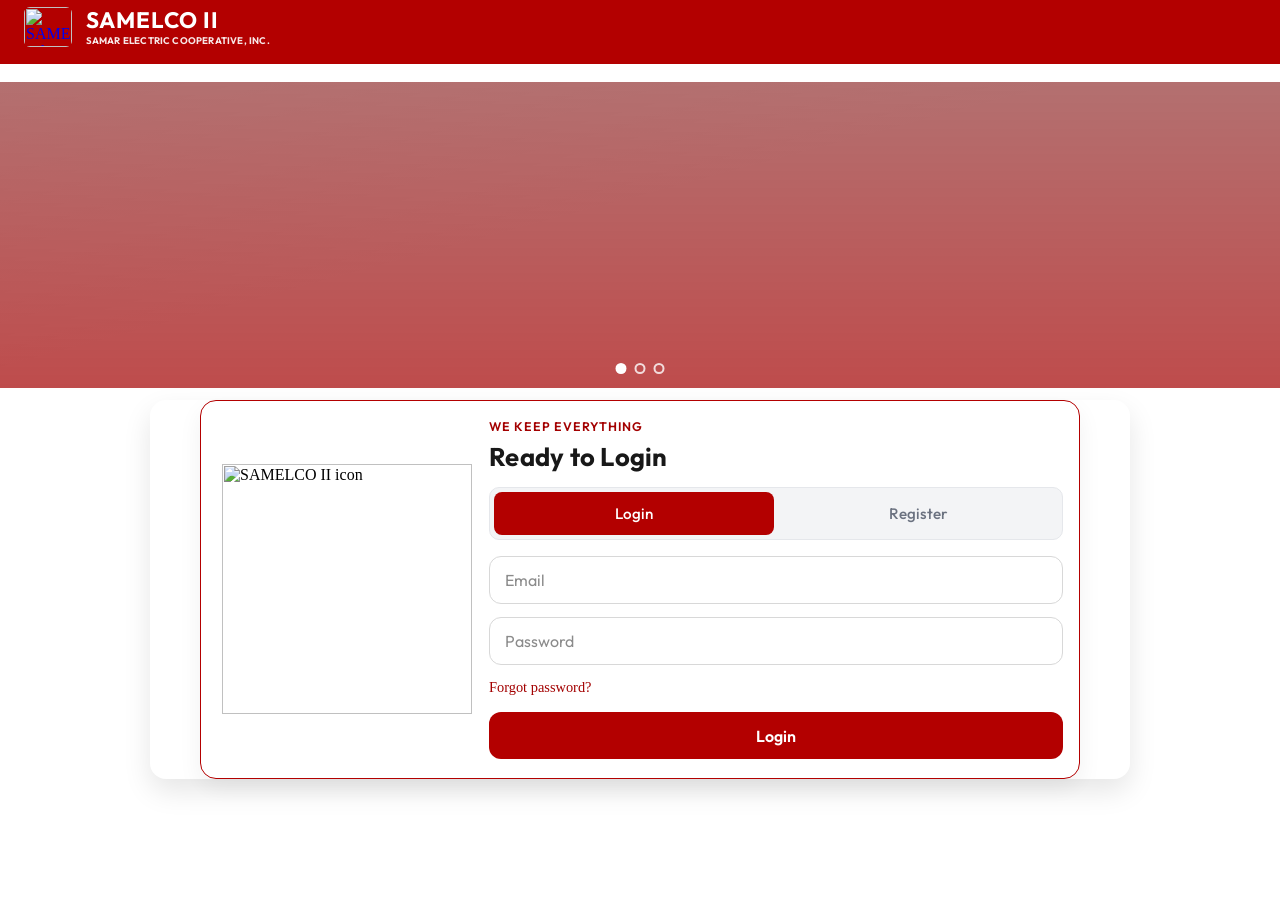
==== html/index.html @ 6d7db861 "Contact-page-red-buttons-and-white-bg" ====
﻿﻿﻿﻿﻿﻿﻿<!DOCTYPE html>
<html lang="en">
<head>
  <meta charset="UTF-8">
  <meta name="viewport" content="width=device-width, initial-scale=1.0">
  <title>Welcome Login</title>
  <link rel="preconnect" href="https://fonts.googleapis.com">
  <link rel="preconnect" href="https://fonts.gstatic.com" crossorigin>
  <link href="https://fonts.googleapis.com/css2?family=Lora:ital,wght@0,500;0,600;1,500&family=Outfit:wght@300;400;500;600;700&family=Playfair+Display:ital,wght@0,600;1,500&display=swap" rel="stylesheet">
  <link rel="stylesheet" href="../css/styles.css">
  <link rel="stylesheet" href="../assets/vendor/leaflet/leaflet.css" />
  <script src="../assets/vendor/leaflet/leaflet.js"></script>
</head>
<body class="page-login">
  <div class="bg-image" aria-hidden="true"></div>
  <div class="noise"></div>
  <div class="orb orb-1"></div>
  <nav class="nav">
    <div class="nav-inner">
      <a href="#carousel" class="nav-logo">
        <span class="nav-logo-icon" aria-hidden="true">
          <img src="../assets/images/logo.png" alt="SAMELCO II logo" class="nav-logo-img">
        </span>
        <span class="nav-logo-text">
          <span class="nav-logo-title">SAMELCO II</span>
          <span class="nav-logo-sub">SAMAR ELECTRIC COOPERATIVE, INC.</span>
        </span>
      </a>
      <div class="nav-right">
      </div>
    </div>
  </nav>

  <div class="main-container">
    <section class="showcase-panel" id="carousel" aria-label="Image carousel">
      <div class="carousel-section">
        <div class="carousel">
          <div class="carousel-track">
            <div class="carousel-slide carousel-slide-1"></div>
            <div class="carousel-slide carousel-slide-2"></div>
            <div class="carousel-slide carousel-slide-3"></div>
          </div>
        </div>
      </div>
      <div class="carousel-dots" aria-hidden="true">
        <button type="button" class="carousel-dot active" data-slide="0" aria-label="Slide 1"></button>
        <button type="button" class="carousel-dot" data-slide="1" aria-label="Slide 2"></button>
        <button type="button" class="carousel-dot" data-slide="2" aria-label="Slide 3"></button>
      </div>
    </section>

    <main class="container login-panel" id="auth-section">
      <div class="login-shell">
        <section class="login-copy">
          <p class="login-kicker">We keep everything</p>
          <h1>Ready to Login</h1>
          <div class="auth-tabs" aria-label="Account access">
            <button type="button" class="tab active" data-tab="login">Login</button>
            <button type="button" class="tab" data-tab="signup">Register</button>
          </div>
          <form id="login-form" class="form active">
            <div class="input-wrap">
              <input type="text" id="login-email" placeholder="Email" required autocomplete="username">
              <label for="login-email" class="sr-only">Email</label>
            </div>
            <div class="input-wrap">
              <input type="password" id="login-password" placeholder="Password" required autocomplete="current-password">
              <label for="login-password" class="sr-only">Password</label>
            </div>
            <a href="#" class="forgot">Forgot password?</a>
            <button type="submit" class="btn btn-primary">Login</button>
          </form>
          <form id="signup-form" class="form" aria-hidden="true">
            <div class="input-wrap">
              <input id="signup-name" type="text" placeholder="Full name" required autocomplete="name">
              <label for="signup-name" class="sr-only">Full Name</label>
            </div>
            <div class="input-wrap">
              <input id="signup-email" type="email" placeholder="Email" required autocomplete="email">
              <label for="signup-email" class="sr-only">Email</label>
            </div>
            <div class="input-wrap">
              <input id="signup-contact" type="text" placeholder="Contact number" required autocomplete="tel">
              <label for="signup-contact" class="sr-only">Contact Number</label>
            </div>
            <div class="input-wrap">
              <input id="signup-account-number" type="text" placeholder="Account number" required>
              <label for="signup-account-number" class="sr-only">Account Number</label>
            </div>
            <div class="input-wrap">
              <select id="signup-municipality" required>
                <option value="" selected disabled hidden></option>
              </select>
              <label for="signup-municipality">Municipality</label>
            </div>
            <div class="input-wrap">
              <select id="signup-barangay" required disabled>
                <option value="" selected disabled hidden></option>
              </select>
              <label for="signup-barangay">Barangay</label>
            </div>
            <div class="input-wrap">
              <input id="signup-password" type="password" placeholder="Password" required autocomplete="new-password">
              <label for="signup-password" class="sr-only">Password</label>
            </div>
            <div class="input-wrap">
              <input id="signup-confirm-password" type="password" placeholder="Confirm password" required autocomplete="new-password">
              <label for="signup-confirm-password" class="sr-only">Confirm Password</label>
            </div>
            <button type="submit" class="btn btn-primary">Create Customer Account</button>
          </form>
        </section>
        <aside class="login-icon-wrap">
          <img src="../assets/images/icon.png" alt="SAMELCO II icon" class="showcase-figure">
        </aside>
      </div>
    </main>
  </div>

  <script src="../js/supabase-config.js"></script>
  <script src="../js/municipalities-data.js"></script>
  <script src="../js/script.js"></script>
</body>
</html>
---- css/styles.css ----
/* ---- Variables ---- */
:root {
 
  --surface: rgba(255, 255, 255, 0.04);
  --surface-hover: rgba(255, 255, 255, 0.07);
  --border: rgba(255, 255, 255, 0.08);
  --text: #f5f0eb;
  --text-muted: #9b8f85;
  --accent: #ffd000;
  --accent-soft: rgba(224, 124, 74, 0.25);
  --accent-glow: rgba(224, 124, 74, 0.4);
  --success: #6ee7b7;
  --radius: 16px;
  --radius-sm: 10px;
  --font: 'Outfit', system-ui, sans-serif;
  --font-display: 'Playfair Display', Georgia, serif;
}

/* ---- Reset & Base ---- */
*, *::before, *::after {
  box-sizing: border-box;
  margin: 0;
  padding: 0;
}

html {
  font-size: 16px;
  scroll-behavior: smooth;
}

/* Single background image */
.bg-image {
  position: fixed;
  inset: 0;
  z-index: -2;
  background-image: url("../assets/images/bg1.jpg");
  background-size: cover;
  background-position: center;
  background-repeat: no-repeat;
}

.bg-overlay {
  position: fixed;
  inset: 0;
  z-index: -1;
  background: #1a1512;
  pointer-events: none;
}

/* ---- Background effects ---- */
.noise {
  position: fixed;
  inset: 0;
  background-image: url("../assets/images/bg.jpg");
  pointer-events: none;
  z-index: 1;
}

/* Background coasters */
.bg-coaster {
  position: fixed;
  border-radius: 50%;
  pointer-events: none;
  z-index: 0;
  background: linear-gradient(145deg, rgba(255, 255, 255, 0.06) 0%, rgba(255, 255, 255, 0.02) 100%);
  border: 3px solid rgba(255, 255, 255, 0.12);
  box-shadow: inset 0 2px 12px rgba(255, 255, 255, 0.06),
    0 20px 40px rgba(0, 0, 0, 0.2);
  animation: bg-coaster-float 15s ease-in-out infinite;
}

.bg-coaster-1 {
  width: 280px;
  height: 280px;
  top: 15%;
  right: 18%;
  animation-delay: 0s;
}

.bg-coaster-2 {
  width: 200px;
  height: 200px;
  bottom: 25%;
  left: 12%;
  animation-delay: -5s;
}

.bg-coaster-3 {
  width: 160px;
  height: 160px;
  top: 55%;
  right: 35%;
  animation-delay: -10s;
}

@keyframes bg-coaster-float {
  0%, 100% { transform: translate(0, 0) rotate(0deg); }
  33% { transform: translate(15px, -15px) rotate(2deg); }
  66% { transform: translate(-10px, 10px) rotate(-1deg); }
}

.orb {
  position: fixed;
  border-radius: 50%;
  filter: blur(80px);
  opacity: 0.5;
  pointer-events: none;
  z-index: 0;
  animation: float 12s ease-in-out infinite;
}

.orb-1 {
  width: 400px;
  height: 400px;
  background: radial-gradient(circle, var(--accent-soft) 0%, transparent 70%);
  top: -100px;
  left: -100px;
  animation-delay: 0s;
}

.orb-2 {
  width: 300px;
  height: 300px;
  background: radial-gradient(circle, rgba(110, 231, 183, 0.15) 0%, transparent 70%);
  bottom: 10%;
  right: 10%;
  animation-delay: -4s;
}

.orb-3 {
  width: 250px;
  height: 250px;
  background: radial-gradient(circle, rgba(167, 139, 250, 0.12) 0%, transparent 70%);
  top: 50%;
  left: 40%;
  animation-delay: -8s;
}

@keyframes float {
  0%, 100% { transform: translate(0, 0) scale(1); }
  33% { transform: translate(30px, -30px) scale(1.05); }
  66% { transform: translate(-20px, 20px) scale(0.95); }
}

/* ---- Carousel ---- */
.carousel-section {
  position: relative;
  z-index: 2;
  width: 100%;
  max-width: none;
  height: calc(100svh - 6.75rem);
  min-height: 460px;
  overflow: hidden;
  border-radius: var(--radius);
}

.carousel {
  position: absolute;
  inset: 0;
}

.carousel-track {
  display: flex;
  width: 300%;
  height: 100%;
  transition: transform 0.5s ease-in-out;
}

.carousel-slide {
  flex: 0 0 33.333%;
  width: 33.333%;
  height: 100%;
  background-size: cover;
  background-position: center;
  background-repeat: no-repeat;
}

.carousel-slide-1 { background-image: url("../assets/images/bg1.jpg"); }
.carousel-slide-2 { background-image: url("../assets/images/bg2.jpg"); }
.carousel-slide-3 { background-image: url("../assets/images/bg3.jpg"); }

@keyframes carousel-slide {
  0%, 28% { transform: translateX(0); }
  33%, 61% { transform: translateX(-33.333%); }
  66%, 94% { transform: translateX(-66.666%); }
  100% { transform: translateX(0); }
}

.carousel-overlay {
  position: absolute;
  inset: 0;
  background: linear-gradient(to bottom, rgba(0,0,0,0.3) 0%, rgba(0,0,0,0.5) 100%);
  pointer-events: none;
}

.carousel-caption {
  position: absolute;
  bottom: 20%;
  left: 50%;
  transform: translateX(-50%);
  text-align: center;
  color: #fff;
  z-index: 1;
  pointer-events: auto;
}

.carousel-tag {
  display: inline-block;
  font-family: 'Playfair Display', Georgia, serif;
  font-size: 2.125rem;
  font-weight: 600;
  letter-spacing: 0.25em;
  text-transform: uppercase;
  color: var(--accent);
  margin: 0 0 0.5rem 0;
}

.carousel-cta {
  display: inline-block;
  padding: 0.75rem 1.75rem;
  font-family: var(--font);
  font-size: 1rem;
  font-weight: 600;
  color: #1a1512;
  background: var(--accent);
  border-radius: var(--radius-sm);
  text-decoration: none;
  transition: transform 0.2s, box-shadow 0.2s;
  box-shadow: 0 4px 20px rgba(255, 208, 0, 0.4);
}

.carousel-cta:hover {
  transform: translateY(-2px);
  box-shadow: 0 6px 24px rgba(255, 208, 0, 0.5);
}

.carousel-dots {
  position: absolute;
  bottom: 1.5rem;
  left: 50%;
  transform: translateX(-50%);
  display: flex;
  gap: 0.5rem;
  z-index: 1;
}

.carousel-dot {
  width: 10px;
  height: 10px;
  border-radius: 50%;
  border: 2px solid rgba(255,255,255,0.6);
  background: transparent;
  cursor: pointer;
  padding: 0;
  transition: background 0.2s, border-color 0.2s;
}

.carousel-dot:hover,
.carousel-dot.active {
  background: #fff;
  border-color: #fff;
}

@media (max-width: 900px) {
  .carousel-section {
    height: 70vh;
    min-height: 360px;
  }
}

.dashboard-hero {
  display: none;
}

.dashboard-container {
  max-width: 1000px;
  margin: 0 auto;
}

.dashboard-title {
  font-family: var(--font-display);
  font-size: clamp(1.5rem, 5vw, 2.5rem);
  font-weight: 400;
  color:black var(--text);
  margin-bottom: 0.75rem;
}

.dashboard-subtitle {
  font-size: 1.15rem;
  color: black var(--text-muted);
}

.nav-user-welcome {
  display: inline-flex;
  align-items: center;
  justify-content: center;
  height: 40px;
  padding: 0 10px;
  font-family: var(--font);
  font-size: 0.9rem;
  color: #374151;
  font-weight: 600;
  background: rgba(255,255,255,0.5);
  border: 1px solid rgba(0,0,0,0.05);
  border-radius: 10px;
}

.nav-user-welcome #user-name {
  font-weight: 700;
  color: #6b0f0f;
}

@media (max-width: 900px) {
  .nav-user-welcome {
    display: none;
  }
  .nav-inner {
    padding: 0.5rem 1rem;
  }
  .notif-dropdown {
    width: 92vw;
    right: 50%;
    transform: translateX(50%);
  }
}

/* ---- Map Section ---- */
.map-section {
  position: relative;
  z-index: 2;
  width: 100%;
  padding: 60px 0 0 0;
  background: #ffffff;
  backdrop-filter: none;
  min-height: 100vh;
}

.map-container {
  max-width: 100%;
  margin: 0;
  padding: 0;
}

.map-header {
  text-align: center;
  margin-bottom: 1rem;
  padding: 0 1rem;
}

.map-title {
  font-family: var(--font-display);
  font-size: clamp(2rem, 4vw, 2.80rem);
  font-weight: 100;
  color: #8f0000;
  margin-bottom: 0.5rem;
}

.map-subtitle {
  font-size: 1.05rem;
  color: #110f0f;
}

.page-dashboard .bg-image,
.page-dashboard .noise {
  display: none;
}

.map-wrapper {
  position: relative;
  border-radius: 0;
  overflow: hidden;
  box-shadow: none;
  flex: 1;
  min-width: 0;
  border: 2px solid rgba(139, 42, 42, 0.3);
  background: #fff;
}

.map-content-wrapper {
  display: flex;
  gap: 0;
  align-items: stretch;
  height: calc(100vh - 140px);
}

/* on about page remove sidebar spacing */
body.page-about .map-content-wrapper {
  justify-content: center;
}

/* remove nav bottom border/shadow on about page */
body.page-about .nav {
  border-bottom: none;
  box-shadow: none;
  background: #fff; /* keep solid white if desired */
}

.municipalities-panel {
  width: 32%;
  min-width: 260px;
  max-width: 380px;
  background: #fff;
  display: flex;
  flex-direction: column;
  height: 100%;
  border-left: 1px solid #ccc;
  padding: 1.25rem 1.5rem;
}

.municipalities-panel-title {
  font-family: var(--font);
  font-size: 1rem;
  font-weight: 700;
  color: #1a1a1a;
  text-transform: uppercase;
  letter-spacing: 0.02em;
  margin: 0 0 1rem 0;
  padding: 0;
}

.municipalities-panel-subtitle {
  font-size: 0.8rem;
  color: #555;
  margin: 0 0 0.75rem 0;
}

.municipalities-list {
  flex: 1;
  min-height: 0;
  overflow-y: auto;
  display: flex;
  flex-direction: column;
  gap: 0.25rem;
}

.sidebar-list {
  flex: 1;
  overflow-y: auto;
  display: flex;
  flex-direction: column;
  gap: 0.25rem;
}

.sidebar-municipality-item {
  padding: 0.5rem 0;
  background: transparent;
  border: none;
  border-radius: 0;
  cursor: pointer;
  transition: background 0.15s ease;
}

.sidebar-municipality-item:hover {
  background: rgba(0, 0, 0, 0.06);
}

.sidebar-municipality-item h4 {
  font-family: var(--font);
  font-size: 0.95rem;
  font-weight: 400;
  color: #1a1a1a;
  margin: 0;
}

.sidebar-municipality-item p {
  font-size: 0.8rem;
  color: #555;
  margin: 0.25rem 0 0 0;
}

.sidebar-barangays {
  margin-top: 0.35rem;
  margin-bottom: 0.5rem;
  padding-left: 0.75rem;
  border-left: 2px solid rgba(0, 0, 0, 0.15);
  display: flex;
  flex-direction: column;
  gap: 0.2rem;
}

.barangay-item-sidebar {
  padding: 0.35rem 0;
  background: transparent;
  border: none;
  border-radius: 0;
  font-size: 0.85rem;
  color: #333;
  display: flex;
  align-items: center;
  gap: 0.5rem;
}

.barangay-item-sidebar:hover {
  background: transparent;
  transform: none;
}

.barangay-item-sidebar.barangay-new {
  color: #dc2626;
  font-weight: 700;
  position: relative;
}

.barangay-item-sidebar.barangay-new::after {
  content: '';
  display: none;
}

.barangay-item-sidebar.barangay-pending {
  color: #9a3412;
  font-weight: 600;
}

.barangay-item-sidebar .restore-one-btn {
  margin-left: auto;
  font-size: 0.75rem;
  color: #065f46;
  text-decoration: none;
}

.issue-badge {
  display: inline-block;
  margin-left: 0.5rem;
  padding: 0.1rem 0.45rem;
  font-size: 0.7rem;
  font-weight: 700;
  border: 1px solid transparent;
  border-radius: 10px;
  vertical-align: middle;
}

.issue-badge.new {
  color: #dc2626;
  background: #fee2e2;
  border-color: #fecaca;
}

.issue-badge.pending {
  color: #f97316;
  background: #ffedd5;
  border-color: #fed7aa;
}

.issue-badge.restored {
  color: #065f46;
  background: #d1fae5;
  border-color: #a7f3d0;
}

.sidebar-municipality-item.has-issue h4 {
  font-weight: 600;
  color: #7f1d1d;
}

.municipalities-controls {
  display: flex;
  align-items: center;
  justify-content: space-between;
  gap: 0.5rem;
  margin: 0.25rem 0 0.5rem;
}

.issues-toggle {
  display: inline-flex;
  align-items: center;
  gap: 0.4rem;
  font-size: 0.8rem;
  color: #222;
}

.issues-summary {
  font-size: 0.8rem;
  color: #7f1d1d;
  font-weight: 600;
}

/* Map pins for status */
.marker-pin-new {
  background: linear-gradient(135deg, #dc2626 0%, #ef4444 100%);
}
.marker-pin-pending {
  background: linear-gradient(135deg, #f97316 0%, #fb923c 100%);
}
.marker-pin-restored {
  background: linear-gradient(135deg, #059669 0%, #34d399 100%);
}

@media (max-width: 1024px) {
  .map-content-wrapper {
    flex-direction: column;
  }

  .municipalities-panel {
    width: 100%;
    min-width: 0;
    max-width: none;
    max-height: 280px;
  }

  .municipalities-list {
    max-height: 200px;
  }
}

.map-canvas {
  width: 100%;
  height: 100%;
  background: #ffffff;
}

.map-overlay-ui {
  position: absolute;
  top: 1rem;
  right: 1rem;
  z-index: 1000;
}

/* ---- Branches page ---- */
.branches-section {
  position: relative;
  z-index: 2;
  width: 100%;
  padding: 60px 0;
  background: linear-gradient(135deg, rgba(255, 255, 255, 0.904) 0%, rgba(255, 250, 250, 0.829) 100%);
  backdrop-filter: blur(20px);
  min-height: 100vh;
}

.branches-container {
  max-width: 600px;
  margin: 0 auto;
  padding: 0 1rem;
  text-align: center;
}

.branch-list {
  display: flex;
  flex-wrap: wrap;
  gap: 1rem;
  justify-content: center;
  margin-top: 2rem;
}

.branch-option {
  padding: 0.75rem 1.25rem;
  background: var(--accent);
  color: #1a1512;
  border: none;
  border-radius: var(--radius-sm);
  cursor: pointer;
  font-weight: 600;
  transition: transform 0.2s;
}

.branch-option:hover {
  transform: scale(1.05);
}

/* ---- About page ---- */
.about-section {
  position: relative;
  z-index: 2;
  width: 100%;
  padding: 60px 0;
  background: linear-gradient(135deg, rgba(255, 255, 255, 0.94) 0%, rgba(255, 250, 250, 0.85) 100%);
  backdrop-filter: blur(20px);
}
.about-container {
  max-width: 800px;
  margin: 0 auto;
  padding: 0 1rem;
  text-align: center;
}

.about-banner {
  display: flex;
  justify-content: space-between;
  align-items: center;
  gap: 1rem;
  background: linear-gradient(180deg, #8f0000 0%, #6f0000 100%);
  color: #fff;
  border-radius: var(--radius);
  padding: 0.85rem 1rem;
  box-shadow: 0 10px 24px rgba(0,0,0,0.12);
  margin-top: 1rem;
  margin-bottom: 1rem;
}
.about-banner-title {
  font-family: var(--font-display);
  font-weight: 700;
}
.about-banner-sub {
  font-size: 0.95rem;
  opacity: 0.95;
}
.about-banner-actions {
  display: flex;
  gap: 0.5rem;
}
.page-about #logout-btn.nav-btn-cta {
  background: linear-gradient(180deg, #b30000 0%, #8f0000 100%);
  border-color: #b30000;
  color: #ffffff;
  box-shadow: 0 2px 12px rgba(0,0,0,0.25);
}
.page-about #logout-btn.nav-btn-cta:hover {
  background: linear-gradient(180deg, #c00000 0%, #9a0000 100%);
  box-shadow: 0 4px 16px rgba(179,0,0,0.35);
}
.page-records #logout-btn.nav-btn-cta {
  background: linear-gradient(180deg, #b30000 0%, #8f0000 100%);
  border-color: #b30000;
  color: #ffffff;
  box-shadow: 0 2px 12px rgba(0,0,0,0.25);
}
.page-records #logout-btn.nav-btn-cta:hover {
  background: linear-gradient(180deg, #c00000 0%, #9a0000 100%);
  box-shadow: 0 4px 16px rgba(179,0,0,0.35);
}
.page-analytics #logout-btn.nav-btn-cta {
  background: linear-gradient(180deg, #b30000 0%, #8f0000 100%);
  border-color: #b30000;
  color: #ffffff;
  box-shadow: 0 2px 12px rgba(0,0,0,0.25);
}
.page-analytics #logout-btn.nav-btn-cta:hover {
  background: linear-gradient(180deg, #c00000 0%, #9a0000 100%);
  box-shadow: 0 4px 16px rgba(179,0,0,0.35);
}
.about-grid {
  display: grid;
  grid-template-columns: 1fr 1fr;
  gap: 1rem;
  text-align: left;
  margin-top: 0.5rem;
}
.about-card {
  background: #fff;
  border: 1px solid rgba(17, 24, 39, 0.12);
  border-radius: var(--radius);
  padding: 1rem;
  box-shadow: 0 12px 24px rgba(0,0,0,0.08);
}
.about-card h3 {
  font-family: var(--font-display);
  margin: 0 0 0.5rem 0;
}
.about-stats-row {
  display: flex;
  flex-wrap: wrap;
  gap: 0.75rem;
  align-items: center;
  margin: 1rem 0 1.25rem;
}
.about-stat-pill {
  display: inline-flex;
  align-items: center;
  gap: 0.5rem;
  background: #fff;
  border: 1px solid rgba(17, 24, 39, 0.12);
  border-radius: var(--radius-sm);
  padding: 0.6rem 0.8rem;
  box-shadow: 0 10px 24px rgba(0,0,0,0.08);
  font-weight: 600;
}
.about-stat-pill strong {
  display: inline-block;
  min-width: 40px;
  text-align: center;
  color: #8f0000;
}

@media (max-width: 900px) {
  .about-grid {
    grid-template-columns: 1fr;
  }
}
/* ---- Contact page layout ---- */
.contact-section {
  position: relative;
  z-index: 2;
  width: 100%;
  padding: 60px 0;
  background: #ffffff;
  backdrop-filter: none;
}
.contact-container {
  max-width: 1200px;
  margin: 0 auto;
  padding: 0 1rem;
  text-align: center;
}

.contact-header {
  display: flex;
  justify-content: space-between;
  align-items: center;
  gap: 1rem;
  margin-bottom: 1rem;
}
.contact-head-actions {
  display: flex;
  gap: 0.5rem;
}
.contact-grid {
  display: grid;
  grid-template-columns: 1.2fr 2fr 1.4fr;
  gap: 1rem;
  align-items: start;
  text-align: left;
}
.assist-card {
  background: linear-gradient(180deg, #8f0000 0%, #6f0000 100%);
  color: #fff;
  border-radius: var(--radius);
  padding: 1rem;
  box-shadow: 0 10px 24px rgba(0, 0, 0, 0.12);
}
.assist-title {
  font-family: var(--font-display);
  font-size: 1.1rem;
  font-weight: 700;
  margin-bottom: 0.75rem;
}
.assist-list {
  list-style: none;
  margin: 0;
  padding: 0;
  display: grid;
  gap: 0.65rem;
}
.assist-item {
  background: rgba(255,255,255,0.12);
  border: 1px solid rgba(255,255,255,0.25);
  border-radius: var(--radius-sm);
  padding: 0.75rem;
}
.assist-label {
  font-size: 0.85rem;
  opacity: 0.9;
}
.assist-value {
  font-weight: 600;
  margin: 0.25rem 0 0.5rem;
}
.assist-actions {
  display: flex;
  gap: 0.4rem;
}
/* Contact-only overrides: white card with dark text */
body.page-contact .assist-card {
  background: #ffffff;
  color: #111111;
  border: 1px solid rgba(17, 24, 39, 0.12);
  box-shadow: 0 10px 24px rgba(0, 0, 0, 0.06);
}
body.page-contact .assist-title {
  color: #111111;
}
body.page-contact .assist-item {
  background: #ffffff;
  border: 1px solid rgba(17, 24, 39, 0.12);
}
body.page-contact .assist-label {
  color: #333333;
  opacity: 1;
}
body.page-contact .assist-value {
  color: #111111;
}
body.page-contact .nav-btn-cta {
  color: #ffffff;
  background: linear-gradient(180deg, #b30000 0%, #8f0000 100%);
  border: none;
  box-shadow: 0 2px 12px rgba(0, 0, 0, 0.2);
}
body.page-contact .nav-btn-cta:hover {
  background: linear-gradient(180deg, #c00000 0%, #990000 100%);
}
body.page-contact .btn-primary {
  color: #ffffff;
  background: linear-gradient(135deg, #b30000 0%, #8f0000 100%);
  box-shadow: 0 6px 24px rgba(143, 0, 0, 0.25);
}
body.page-contact .btn-primary:hover {
  transform: translateY(-1px);
  box-shadow: 0 8px 28px rgba(143, 0, 0, 0.32);
}
.map-card {
  background: #fff;
  border: 1px solid rgba(17, 24, 39, 0.12);
  border-radius: var(--radius);
  padding: 0.75rem;
}
.map-card-head {
  display: flex;
  justify-content: space-between;
  align-items: baseline;
  margin-bottom: 0.5rem;
}
.map-card-title {
  font-weight: 700;
  color: #111827;
}
.map-card-sub {
  color: #6b7280;
}
.map-embed iframe {
  border-radius: var(--radius-sm);
  height: 520px;
}
.map-open {
  display: inline-block;
  margin-top: 0.5rem;
  font-weight: 600;
  color: #1a1512;
}
.message-card {
  border: 1px solid rgba(17, 24, 39, 0.12);
}
.message-title {
  font-family: var(--font-display);
  font-size: 1.1rem;
  font-weight: 700;
  margin-bottom: 0.5rem;
}
.contact-actions {
  display: flex;
  gap: 0.5rem;
}

@media (max-width: 1024px) {
  .contact-grid {
    grid-template-columns: 1fr;
  }
}

.system-flow {
  margin-top: 1.5rem;
  padding: 1.25rem;
  background: rgba(255, 255, 255, 0.88);
  border: 1px solid rgba(139, 42, 42, 0.2);
  border-radius: var(--radius);
  text-align: left;
  box-shadow: 0 10px 24px rgba(0, 0, 0, 0.08);
}

.system-flow h2 {
  margin: 0 0 0.75rem 0;
  font-family: var(--font-display);
  font-size: 1.45rem;
  color: #7f0000;
}

.system-flow p {
  margin: 0 0 0.85rem 0;
  color: #1a1512;
  line-height: 1.55;
}

.flow-list {
  margin: 0;
  padding-left: 1.2rem;
  color: #1a1512;
}

.flow-list li {
  margin-bottom: 0.6rem;
  line-height: 1.45;
}

/* stats cards used on about page */
.about-stats {
  display: flex;
  gap: 1rem;
  justify-content: center;
  margin-top: 2rem;
  flex-wrap: nowrap;
}
.stat-card {
  background: var(--surface);
  padding: 0.75rem 1rem;
  border-radius: var(--radius-sm);
  min-width: 90px;
  max-width: 130px;
  flex: 1;
  box-shadow: 0 2px 8px rgba(0,0,0,0.08);
}
.stat-card h3 {
  margin: 0;
  font-size: 0.85rem;
  color: #1a1512;
}
.stat-card p {
  margin: 0.35rem 0 0 0;
  font-size: 1.25rem;
  font-weight: 700;
  color: #6b0f0f;
}

.map-legend {
  background: rgba(26, 21, 18, 0.95);
  padding: 0.75rem 1rem;
  border-radius: 12px;
  box-shadow: 0 4px 16px rgba(0, 0, 0, 0.2);
  backdrop-filter: blur(10px);
}

.legend-item {
  display: flex;
  align-items: center;
  gap: 0.5rem;
  font-size: 0.875rem;
  color: #f5f0eb;
  font-weight: 500;
}

.legend-marker {
  width: 12px;
  height: 12px;
  background: #059669;
  border-radius: 50%;
  border: 2px solid #f5f0eb;
}

.custom-marker {
  background: transparent;
  border: none;
}

.marker-pin {
  width: 30px;
  height: 30px;
  background: linear-gradient(135deg, #059669 0%, #34d399 100%);
  border-radius: 50% 50% 50% 0;
  transform: rotate(-45deg);
  border: 3px solid #1a1512;
  box-shadow: 0 4px 12px rgba(0, 0, 0, 0.3);
  position: relative;
}

.marker-pin::after {
  content: '';
  position: absolute;
  width: 12px;
  height: 12px;
  background: #1a1512;
  border-radius: 50%;
  top: 50%;
  left: 50%;
  transform: translate(-50%, -50%);
}

/* Hazard marker (red for problems) */
.marker-pin-hazard {
  background: linear-gradient(135deg, #dc2626 0%, #ef4444 100%);
}

.marker-pin.marker-pin-new {
  background: linear-gradient(135deg, #dc2626 0%, #ef4444 100%) !important;
}
.marker-pin.marker-pin-pending {
  background: linear-gradient(135deg, #f97316 0%, #fb923c 100%) !important;
}
.marker-pin.marker-pin-restored {
  background: linear-gradient(135deg, #059669 0%, #34d399 100%) !important;
}

.map-popup {
  text-align: center;
  padding: 0.25rem;
}

.map-popup strong {
  display: block;
  font-size: 1rem;
  color: #ffd000;
  margin-bottom: 0.25rem;
}

.map-popup span {
  font-size: 0.85rem;
  color: #333230;
}

.leaflet-popup-content-wrapper,
.leaflet-popup-content {
  pointer-events: auto;
}

.leaflet-popup-pane,
.leaflet-popup {
  pointer-events: auto;
}

.map-popup {
  pointer-events: auto;
}

.map-popup-actions {
  display: flex;
  flex-wrap: wrap;
  gap: 6px;
  margin-top: 10px;
  pointer-events: auto;
}

.map-popup-btn {
  display: inline-flex;
  align-items: center;
  justify-content: center;
  min-height: 32px;
  padding: 0 10px;
  border-radius: 8px;
  border: 1px solid #cbd5e1;
  background: #fff;
  color: #0f172a;
  font-size: 0.82rem;
  font-weight: 600;
  text-decoration: none;
  cursor: pointer;
  pointer-events: auto;
}

.map-popup-select {
  pointer-events: auto;
}

/* ---- Municipalities Grid ---- */
.municipalities-grid {
  position: relative;
  z-index: 2;
  padding: 4rem 2rem;
  background: linear-gradient(135deg, rgba(255, 255, 255, 0.92) 0%, rgb(255, 255, 255) 100%);
}

.municipalities-container {
  max-width: 1200px;
  margin: 0 auto;
}

.municipalities-title {
  font-family: var(--font-display);
  font-size: clamp(1.75rem, 3vw, 2.25rem);
  font-weight: 600;
  color: #0e0d0d;
  text-align: center;
  margin-bottom: 2.5rem;
}

.grid {
  display: grid;
  grid-template-columns: repeat(auto-fill, minmax(250px, 1fr));
  gap: 1.5rem;
}

.municipality-card {
  background: rgb(255, 253, 253);
  border: 1px solid rgb(180, 9, 9);
  border-radius: 16px;
  padding: 1.5rem;
  transition: all 0.3s ease;
  backdrop-filter: blur(10px);
  cursor: pointer;
}

.municipality-card:hover {
  background: rgba(138, 0, 0, 0.966);
  border-color: var(--accent);
  transform: translateY(-4px);
  box-shadow: 0 8px 24px rgb(255, 208, 0);
}

.municipality-card:hover h3 {
  color: #ffffff;
}

.municipality-card:hover p {
  color: #ffffff;
}

.municipality-card h3 {
  font-family: var(--font);
  font-size: 1.15rem;
  font-weight: 600;
  color: #000000;
  margin-bottom: 0.5rem;
}

.municipality-card p {
  font-size: 0.9rem;
  color: #000000;
}

.barangay-list {
  margin-top: 1rem;
  padding-top: 1rem;
  border-top: 1px solid rgba(0, 0, 0, 0.1);
}

.barangay-list ul {
  list-style: none;
  padding: 0;
  margin: 0;
  display: grid;
  grid-template-columns: 1fr;
  gap: 0.5rem;
  max-height: 300px;
  overflow-y: auto;
}

.barangay-list li {
  padding: 0.5rem;
  background: rgba(255, 208, 0, 0.1);
  border-radius: 8px;
  font-size: 0.85rem;
  color: #000000;
  transition: background 0.2s;
}

.barangay-list li:hover {
  background: rgba(255, 208, 0, 0.2);
}

.municipality-card:hover .barangay-list li {
  color: #ffffff;
  background: rgba(255, 255, 255, 0.1);
}

.municipality-card:hover .barangay-list li:hover {
  background: rgba(255, 255, 255, 0.2);
}

@media (max-width: 900px) {
  .municipalities-grid {
    padding: 3rem 1rem;
  }

  .grid {
    grid-template-columns: repeat(auto-fill, minmax(200px, 1fr));
    gap: 1rem;
  }
}

@media (max-width: 900px) {
  .map-section {
    padding: 3rem 1rem;
  }

  .map-canvas {
    height: 400px;
  }

  .dashboard-hero {
    padding: 6rem 1rem 2rem;
  }
}

.leaflet-popup-content-wrapper {
  background: rgba(26, 21, 18, 0.98);
  border-radius: 12px;
  box-shadow: 0 8px 24px rgba(0, 0, 0, 0.2);
  border: 1px solid rgba(255, 208, 0, 0.3);
}

.leaflet-popup-tip {
  background: rgba(26, 21, 18, 0.98);
}

/* ---- Navigation (SAMELCO II banner style) ---- */
.nav {
  position: fixed;
  top: 0;
  left: 0;
  right: 0;
  z-index: 10;
  background: linear-gradient(180deg, rgba(255, 255, 255, 0.55) 0%, rgba(255, 255, 255, 0.35) 100%);
  border-bottom: 1px solid rgba(255, 255, 255, 0.35);
  box-shadow: 0 8px 32px rgba(0, 0, 0, 0.15);
  backdrop-filter: saturate(160%) blur(12px);
  -webkit-backdrop-filter: saturate(160%) blur(12px);
}

.nav-inner {
  position: relative;
  display: flex;
  align-items: center;
  justify-content: space-between;
  padding: 0.6rem 2rem;
  max-width: 1400px;
  margin: 0 auto;
}

.nav-logo {
  display: inline-flex;
  align-items: center;
  gap: 0.85rem;
  text-decoration: none;
  transition: transform 0.25s, opacity 0.25s;
}

.nav-logo:hover {
  transform: scale(1.02);
  opacity: 0.95;
}

.nav-logo-icon {
  display: flex;
  align-items: center;
  justify-content: center;
  width: 48px;
  height: 40px;
  background: transparent;
  border-radius: 0;
  flex-shrink: 0;
}

.nav-logo-img {
  width: 100%;
  height: auto;
  display: block;
  border-radius: 6px;
}

.nav-logo-text {
  display: flex;
  flex-direction: column;
  align-items: flex-start;
  gap: 0.1rem;
}

.nav-logo-title {
  font-family: var(--font);
  font-size: 1.4rem;
  font-weight: 700;
  color: #1a1512;
  letter-spacing: 0.04em;
  line-height: 1.15;
}

.nav-logo-sub {
  font-family: var(--font);
  font-size: 0.6rem;
  font-weight: 700;
  color: #1a1512;
  letter-spacing: 0.02em;
  line-height: 1.2;
  text-transform: uppercase;
}

/* Nav right: Log in + three-dot menu */
.nav-right {
  display: flex;
  align-items: center;
  gap: 0.6rem;
  position: relative;
  flex-wrap: nowrap;
}

/* Dashboard: three-dots menu */
.nav-dots-wrap {
  position: relative;
}

.nav-dots-trigger {
  display: flex;
  align-items: center;
  justify-content: center;
  width: 40px;
  height: 40px;
  padding: 0;
  background: rgba(255, 255, 255, 0.45);
  border: 1px solid rgba(255, 255, 255, 0.4);
  border-radius: 10px;
  cursor: pointer;
  transition: all 0.2s ease;
  box-shadow: 0 4px 12px rgba(0, 0, 0, 0.1);
}

.nav-dots-trigger:hover {
  background: rgba(255, 255, 255, 0.65);
  transform: scale(1.03);
}

.nav-dots-icon {
  font-size: 1.4rem;
  font-weight: bold;
  color: #6b0f0f;
  line-height: 1;
}

.nav-dots-dropdown {
  display: none;
  position: absolute;
  top: calc(100% + 0.5rem);
  right: 0;
  min-width: 160px;
  background: #fff;
  border-radius: 10px;
  box-shadow: 0 8px 24px rgba(0, 0, 0, 0.15);
  border: 1px solid rgba(139, 42, 42, 0.15);
  padding: 0.5rem;
  z-index: 1000;
  flex-direction: column;
  gap: 0.25rem;
}

.nav-dots-dropdown.is-open {
  display: flex;
}

/* Notifications bell */
.notif-wrap { position: relative; }
.notif-btn {
  display: flex;
  align-items: center;
  justify-content: center;
  width: 40px;
  height: 40px;
  padding: 0;
  background: rgba(255, 255, 255, 0.45);
  border: 1px solid rgba(255, 255, 255, 0.4);
  border-radius: 10px;
  cursor: pointer;
  transition: all 0.2s ease;
  box-shadow: 0 4px 12px rgba(0, 0, 0, 0.1);
  position: relative;
}
.notif-btn:hover { background: rgba(255, 255, 255, 0.65); transform: scale(1.03); }
.notif-icon { font-size: 1.2rem; line-height: 1; color: #6b0f0f; }
.notif-badge {
  position: absolute;
  top: -4px;
  right: -4px;
  min-width: 18px;
  height: 18px;
  padding: 0 4px;
  border-radius: 9px;
  background: #dc2626;
  color: #fff;
  font-size: 0.7rem;
  display: inline-flex;
  align-items: center;
  justify-content: center;
  border: 2px solid #fff;
}
.notif-dropdown {
  display: none;
  position: absolute;
  top: calc(100% + 0.5rem);
  right: 0;
  width: 420px;
  max-height: 520px;
  overflow: auto;
  background: linear-gradient(180deg, rgba(255,255,255,0.88), rgba(255,255,255,0.95));
  border-radius: 16px;
  box-shadow: 0 24px 64px rgba(0,0,0,0.25);
  border: 1px solid rgba(139,42,42,0.12);
  z-index: 1000;
  backdrop-filter: saturate(140%) blur(10px);
  -webkit-backdrop-filter: saturate(140%) blur(10px);
}
.notif-dropdown.is-open { display: block; }
.notif-header {
  padding: 1rem 1.1rem;
  color: #1a1512;
  border-bottom: 1px solid rgba(0,0,0,0.06);
  background: linear-gradient(180deg, rgba(255,255,255,0.92), rgba(255,255,255,0.7));
  position: sticky; top: 0;
}
.notif-head { display: flex; align-items: center; gap: 0.6rem; }
.notif-head-icon { font-size: 1.25rem; filter: drop-shadow(0 2px 6px rgba(255,208,0,0.35)); animation: bellGlow 2.5s ease-in-out infinite; }
.notif-head-title { font-weight: 800; line-height: 1; letter-spacing: 0.02em; }
.notif-head-sub { font-size: 0.8rem; color: #6b7280; margin-top: 2px; }
.notif-list { display: flex; flex-direction: column; background: #fff; }
.notif-empty { padding: 1.25rem; color: #666; font-size: 0.9rem; text-align: center; }
.notif-empty .empty-icon {
  font-size: 1.8rem;
  display: block;
  margin-bottom: 0.35rem;
  opacity: 0.6;
}
@keyframes bellGlow {
  0%,100% { filter: drop-shadow(0 2px 6px rgba(255,208,0,0.25)); transform: translateY(0); }
  50% { filter: drop-shadow(0 4px 10px rgba(255,208,0,0.5)); transform: translateY(-1px); }
}
.notif-item {
  padding: 0.85rem 0.95rem;
  border-bottom: 1px solid rgba(0,0,0,0.06);
  display: flex;
  align-items: flex-start;
  justify-content: space-between;
  gap: 0.75rem;
  transition: background 0.15s ease;
  border-left: 3px solid rgba(0,0,0,0.06);
}
.notif-item:hover { background: #fafafa; }
.notif-item .notif-left { flex: 1 1 auto; min-width: 0; }
.notif-item-title { display:flex; align-items:center; gap:0.5rem; font-weight: 700; font-size: 0.95rem; color: #7f1d1d; margin-bottom: 0.15rem; }
.notif-item-sub { font-size: 0.85rem; color: #333; white-space: nowrap; overflow: hidden; text-overflow: ellipsis; max-width: 100%; }
.notif-item-time { font-size: 0.75rem; color: #666; text-align: right; margin-bottom: 0.35rem; }
.notif-right { display: flex; flex-direction: column; align-items: flex-end; gap: 0.35rem; }
.notif-queue-badge {
  display: inline-flex;
  align-items: center;
  justify-content: center;
  min-width: 22px;
  height: 22px;
  padding: 0 6px;
  margin-right: 0.5rem;
  border-radius: 999px;
  font-size: 0.8rem;
  font-weight: 700;
  background: #1a1512;
  color: #ffd000;
  border: 1px solid rgba(255,208,0,0.35);
}
.notif-view-btn {
  background: #1a1512;
  color: #ffd000;
  border: 1px solid rgba(255,208,0,0.35);
  border-radius: 999px;
  padding: 0.25rem 0.6rem;
  font-size: 0.8rem;
  cursor: pointer;
}
.notif-view-btn:hover { background: #2a231f; }
.notif-dot { width:8px; height:8px; border-radius:50%; display:inline-block; }
.notif-issue-pill {
  display: inline-block;
  margin-top: 4px;
  padding: 2px 8px;
  font-size: 0.75rem;
  color: #1f2937;
  background: #e5e7eb;
  border: 1px solid #d1d5db;
  border-radius: 999px;
  max-width: 100%;
  white-space: nowrap;
  overflow: hidden;
  text-overflow: ellipsis;
}
.notif-item.branch-paranas .notif-dot { background:#b91c1c; }
.notif-item.branch-catbalogan .notif-dot { background:#2563eb; }
.notif-item.branch-villareal .notif-dot { background:#7c3aed; }
.notif-item.branch-basey .notif-dot { background:#059669; }
.notif-item.branch-others .notif-dot { background:#9ca3af; }

/* Notification filters */
.notif-filters {
  display: grid;
  grid-template-columns: 1fr 1fr;
  gap: 0.5rem;
  padding: 0.8rem 1rem;
  border-bottom: 1px solid rgba(0,0,0,0.06);
  background: rgba(255,255,255,0.85);
}
.notif-filter {
  display: grid;
  grid-template-columns: auto 1fr;
  align-items: center;
  gap: 0.5rem;
  font-size: 0.8rem;
}
.notif-filter select {
  height: 36px;
  border: 1px solid rgba(0,0,0,0.1);
  border-radius: 10px;
  padding: 0 0.6rem;
  background: #fff;
  transition: box-shadow 0.2s ease, border-color 0.2s ease;
}
.notif-filter select:focus {
  outline: none;
  border-color: rgba(255,208,0,0.45);
  box-shadow: 0 0 0 3px rgba(255,208,0,0.25);
}

/* Branch pills */
.notif-branch-pills {
  display: flex;
  flex-wrap: wrap;
  gap: 0.5rem;
  padding: 0.8rem 1rem 0.4rem;
  border-bottom: 1px solid rgba(0,0,0,0.06);
  background: rgba(255,255,255,0.85);
  overflow-x: auto;
  -webkit-overflow-scrolling: touch;
}
.notif-branch-pills .pill {
  padding: 0.35rem 0.75rem;
  border-radius: 999px;
  font-size: 0.82rem;
  background: #f7f7f9;
  color: #111827;
  border: 1px solid rgba(0,0,0,0.08);
  cursor: pointer;
  transition: transform 0.15s ease, background 0.2s ease, color 0.2s ease, border-color 0.2s ease;
}
.notif-branch-pills .pill:hover {
  transform: translateY(-1px);
  background: #ffffff;
  border-color: rgba(0,0,0,0.12);
}
.notif-branch-pills .pill.is-active {
  background: linear-gradient(135deg, #1a1512 0%, #2a231f 100%);
  color: #ffd000;
  border-color: rgba(255,208,0,0.35);
  box-shadow: 0 6px 14px rgba(0,0,0,0.12);
}

.notif-branch-mini {
  display: inline-block;
  margin-left: 0.4rem;
  padding: 0.05rem 0.4rem;
  font-size: 0.7rem;
  border-radius: 999px;
  color: #1a1512;
  background: #fde68a;
  border: 1px solid #fcd34d;
}

/* Color accents per branch */
.notif-item.branch-paranas { border-left-color: #b91c1c; }
.notif-item.branch-catbalogan { border-left-color: #2563eb; }
.notif-item.branch-villareal { border-left-color: #7c3aed; }
.notif-item.branch-basey { border-left-color: #059669; }
.notif-item.branch-others { border-left-color: #9ca3af; }

/* Creative empty state */
.notif-empty .empty-card {
  display: inline-flex;
  flex-direction: column;
  align-items: center;
  justify-content: center;
  gap: 0.35rem;
  margin: 0.25rem auto;
  padding: 1.25rem 1rem;
  background: radial-gradient(120% 120% at 50% 0%, rgba(255,208,0,0.18) 0%, rgba(255,255,255,0) 60%), #fff;
  border: 1px solid rgba(255,208,0,0.25);
  border-radius: 14px;
  max-width: 85%;
  box-shadow: 0 10px 22px rgba(0,0,0,0.06);
}
.notif-empty .empty-emoji {
  font-size: 1.8rem;
  line-height: 1;
  animation: floatUp 3s ease-in-out infinite;
}
.notif-empty .empty-title {
  font-weight: 700;
  color: #1a1512;
}
.notif-empty .empty-sub {
  font-size: 0.85rem;
  color: #6b7280;
}
@keyframes floatUp {
  0%,100% { transform: translateY(0); }
  50% { transform: translateY(-4px); }
}

/* ---- Records Table Creative Design ---- */
.records-section {
  position: relative;
  z-index: 2;
  width: 100%;
  padding: 60px 0;
  background: linear-gradient(135deg, rgba(255, 255, 255, 0.94) 0%, rgba(255, 250, 250, 0.85) 100%);
  backdrop-filter: blur(20px);
  min-height: 100vh;
}

.records-container {
  max-width: 1400px;
  margin: 0 auto;
  padding: 0 2rem;
}

.records-header {
  text-align: center;
  margin-bottom: 2rem;
}

.records-title {
  font-family: var(--font-display);
  font-size: clamp(2rem, 4vw, 3rem);
  font-weight: 600;
  color: #1a1512;
  margin-bottom: 0.5rem;
}

.records-subtitle {
  font-size: 1.1rem;
  color: var(--text-muted);
}

.records-table-wrap.creative-records-wrap {
  background: rgba(255, 255, 255, 0.7);
  backdrop-filter: blur(20px);
  border: 1px solid rgba(255, 255, 255, 0.4);
  box-shadow: 0 25px 50px -12px rgba(0, 0, 0, 0.15);
  overflow: visible; /* allow tooltips or dropdowns to overflow if needed */
}

.records-table-header-controls {
  padding: 1.5rem 2rem;
  background: transparent;
  display: flex;
  justify-content: space-between;
  align-items: center;
  gap: 2rem;
  border-bottom: 1px solid rgba(0, 0, 0, 0.05);
}

.records-table-title-group {
  display: flex;
  flex-direction: column;
  gap: 0.25rem;
}

.records-table-title {
  font-family: var(--font-display);
  font-size: 1.75rem;
  font-weight: 600;
  color: #1a1512;
  margin: 0;
}

.records-table-badge {
  display: inline-flex;
  align-items: center;
  gap: 0.4rem;
  font-size: 0.75rem;
  font-weight: 600;
  color: #059669;
  background: #ecfdf5;
  padding: 0.25rem 0.6rem;
  border-radius: 20px;
  width: fit-content;
}

.records-table-badge::before {
  content: '';
  width: 6px;
  height: 6px;
  background: currentColor;
  border-radius: 50%;
  animation: pulse-green 2s infinite;
}

@keyframes pulse-green {
  0% { transform: scale(0.95); box-shadow: 0 0 0 0 rgba(5, 150, 105, 0.7); }
  70% { transform: scale(1); box-shadow: 0 0 0 6px rgba(5, 150, 105, 0); }
  100% { transform: scale(0.95); box-shadow: 0 0 0 0 rgba(5, 150, 105, 0); }
}

.records-table-actions {
  display: flex;
  align-items: center;
  gap: 1rem;
  flex-grow: 1;
  justify-content: flex-end;
}

.search-box {
  position: relative;
  flex-grow: 1;
  max-width: 300px;
}

.search-icon {
  position: absolute;
  left: 0.85rem;
  top: 50%;
  transform: translateY(-50%);
  font-size: 0.9rem;
  opacity: 0.5;
  pointer-events: none;
}

.search-box .records-filter-input {
  width: 100%;
  padding-left: 2.5rem;
  height: 42px;
  background: #fff;
  border: 1px solid rgba(0,0,0,0.1);
  box-shadow: 0 2px 4px rgba(0,0,0,0.02);
}

.filter-group {
  display: flex;
  align-items: center;
  gap: 0.75rem;
}

.date-input {
  height: 42px;
  background: #fff;
  border: 1px solid rgba(0,0,0,0.1);
}

.select-wrapper {
  position: relative;
}

.records-status-filter {
  height: 42px;
  background: #fff;
  border: 1px solid rgba(0,0,0,0.1);
  padding-right: 2rem;
  appearance: none;
}

.select-wrapper::after {
  content: '▼';
  font-size: 0.7rem;
  position: absolute;
  right: 0.85rem;
  top: 50%;
  transform: translateY(-50%);
  pointer-events: none;
  opacity: 0.5;
}

.records-export-btn {
  height: 42px;
  display: flex;
  align-items: center;
  gap: 0.5rem;
  padding: 0 1.25rem;
  background: #1a1512;
  color: #fff;
  border-radius: var(--radius-sm);
  font-size: 0.9rem;
  font-weight: 500;
  box-shadow: 0 10px 15px -3px rgba(0, 0, 0, 0.1);
}

.records-export-btn:hover {
  background: #332d29;
  transform: translateY(-1px);
}

.records-table-container {
  padding: 0 1rem 1rem;
  max-height: 72vh;
  overflow: auto;
}

.records-table {
  width: 100%;
  display: flex;
  flex-direction: column;
}

.records-table-header {
  display: grid;
  grid-template-columns: 90px 100px 120px 160px 1fr 260px 180px 110px;
  gap: 1.5rem;
  padding: 1rem 1.5rem;
  background: linear-gradient(180deg, rgba(255,255,255,0.96) 0%, rgba(255,255,255,0.92) 100%);
  position: sticky;
  top: 0;
  z-index: 2;
  border-bottom: 2px solid rgba(0, 0, 0, 0.05);
  color: var(--text-muted);
  font-size: 0.75rem;
  font-weight: 700;
  text-transform: uppercase;
  letter-spacing: 0.05em;
}

.records-loading {
  padding: 0.75rem 1rem;
  font-size: 0.9rem;
  color: #6b7280;
}

.records-visible-info {
  padding: 0 1.5rem 0.5rem;
  font-size: 0.85rem;
  color: #6b7280;
}

.records-empty {
  margin: 1rem 1.5rem;
  padding: 1rem 1.25rem;
  background: #f9fafb;
  border: 1px dashed #e5e7eb;
  color: #6b7280;
  border-radius: 8px;
}

.records-table-row {
  display: grid;
  grid-template-columns: 90px 100px 120px 160px 1fr 260px 180px 110px;
  gap: 1.5rem;
  padding: 1.6rem 1.8rem;
  align-items: center;
  background: #fff;
  border-radius: var(--radius-sm);
  margin-bottom: 0.75rem;
  transition: all 0.25s cubic-bezier(0.4, 0, 0.2, 1);
  border: 1px solid transparent;
}

.col-restored {
  justify-self: center;
  font-weight: 700;
  font-size: 0.8rem;
  padding: 0.25rem 0.75rem;
  border-radius: 12px;
  text-transform: uppercase;
  cursor: pointer;
  transition: all 0.2s ease;
  user-select: none;
}

.col-restored:hover {
  transform: scale(1.05);
  filter: brightness(0.95);
}

.col-restored.status-pending {
  color: #dc2626 !important;
  background: #fee2e2 !important;
  border: 1px solid #fecaca !important;
}

.col-restored.status-restored {
  color: #059669 !important;
  background: #ecfdf5 !important;
  border: 1px solid #d1fae5 !important;
}

.col-restored.status-new {
  color: #dc2626 !important;
  background: #fee2e2 !important;
  border: 1px solid #fecaca !important;
}

.records-table-row:hover {
  transform: scale(1.005) translateY(-2px);
  box-shadow: 0 10px 20px rgba(0, 0, 0, 0.05);
  border-color: rgba(255, 208, 0, 0.3);
  z-index: 1;
}

.records-table-row span {
  font-size: 0.95rem;
  color: #1a1512;
  white-space: nowrap;
  overflow: hidden;
  text-overflow: ellipsis;
}

.col-id { font-weight: 600; color: var(--text-muted) !important; font-size: 0.85rem !important; }
.col-queue { font-weight: 700; color: #7c2d12 !important; font-variant-numeric: tabular-nums; }
.col-date { font-variant-numeric: tabular-nums; color: #666 !important; }
.col-contact { font-variant-numeric: tabular-nums; }
.col-name { font-weight: 600; color: #1a1512 !important; }
.col-address { color: #555 !important; white-space: normal !important; display: -webkit-box; -webkit-line-clamp: 2; -webkit-box-orient: vertical; line-height: 1.4; }
.col-address { -webkit-line-clamp: 3; }

.records-status {
  justify-self: start;
  padding: 0.4rem 0.8rem;
  border-radius: 8px;
  font-size: 0.85rem !important;
  font-weight: 600 !important;
  text-align: center;
  max-width: 100%;
}

/* Status variants */
.records-status:not(.records-status-restored):not(.records-status-active) {
  background: #fef2f2;
  color: #991b1b !important;
  border: 1px solid #fee2e2;
}

.records-status-restored, .records-status-active {
  background: #f0fdf4;
  color: #166534 !important;
  border: 1px solid #dcfce7;
}

/* Responsive */
@media (max-width: 1200px) {
  .records-table-header, .records-table-row {
    grid-template-columns: 85px 95px 110px 140px 1fr 240px 160px 90px;
  }
}

@media (max-width: 1000px) {
  .records-table-header-controls {
    flex-direction: column;
    align-items: stretch;
    padding: 1.5rem;
  }
  
  .records-table-actions {
    flex-direction: column;
    gap: 1rem;
  }
  
  .search-box, .filter-group, .records-export-btn {
    max-width: none;
    width: 100%;
  }
  
  .records-table-header {
    display: none; /* Hide header on mobile, use labels */
  }
  
  .records-table-row {
    grid-template-columns: 1fr 1fr;
    gap: 0.75rem;
    padding: 1.5rem;
  }
  
  .records-table-row span {
    white-space: normal;
  }
  
  .col-address {
    grid-column: span 2;
    order: 10;
    margin-top: 0.5rem;
    padding-top: 0.5rem;
    border-top: 1px solid rgba(0,0,0,0.05);
  }
  
  .col-status {
    grid-column: span 2;
    order: 11;
    width: 100%;
    justify-self: stretch;
  }
}

.nav-dots-item {
  display: block;
  width: 100%;
  padding: 0.6rem 1rem;
  text-align: left;
  font-family: var(--font);
  font-size: 0.9rem;
  font-weight: 500;
  color: #1a1512;
  background: transparent;
  border: none;
  border-radius: 8px;
  cursor: pointer;
  transition: background 0.15s ease, color 0.15s ease;
  text-decoration: none; /* anchors should not be underlined */
}

.nav-dots-item[href] {
  /* branch links use normal font style */
  font-style: normal;
}

/* branch dashboard carousel */
.branch-dashboard {
  display: flex;
  align-items: center;
  justify-content: center;
  gap: 1rem;
}
.branch-nav-btn {
  display: inline-flex;
  align-items: center;
  justify-content: center;
  height: 40px;
  padding: 0 12px;
  background: #fff;
  border: 1px solid rgba(0,0,0,0.06);
  color: #1a1512;
  font-size: 0.9rem;
  font-weight: 600;
  border-radius: 9999px;
  cursor: pointer;
  transition: background 0.2s, box-shadow 0.2s, border-color 0.2s;
  box-shadow: 0 2px 8px rgba(0,0,0,0.06);
}
.branch-nav-btn:hover {
  background: rgba(0,0,0,0.04);
  border-color: rgba(0,0,0,0.12);
  box-shadow: 0 3px 10px rgba(0,0,0,0.08);
}

/* dropdown for branch selection */
.branch-dropdown {
  position: absolute;
  top: calc(100% + 0.25rem);
  right: 0;
  background: #fff;
  border: 1px solid #ccc;
  border-radius: var(--radius-sm);
  box-shadow: 0 4px 12px rgba(0,0,0,0.15);
  display: none;
  flex-direction: column;
  min-width: 200px;
  z-index: 1000;
}
.branch-dropdown.is-open {
  display: flex;
}
.branch-dropdown .branch-option {
  padding: 0.5rem 1rem;
  text-align: left;
  background: none;
  border: none;
  width: 100%;
  font-size: 0.95rem;
  color: #1a1512;
  cursor: pointer;
}
.branch-dropdown .branch-option:hover {
  background: rgba(0,0,0,0.05);
}

.branch-view {
  background: var(--surface);
  padding: 1rem;
  border-radius: var(--radius);
  text-align: center;
  color: var(--text);
  min-height: 120px;
}


.nav-dots-item:hover {
  background: rgba(255, 208, 0, 0.2);
  color: #6b0f0f;
}

/* Three-dot menu trigger (hamburger) */
.nav-menu-trigger {
  display: flex;
  flex-direction: column;
  align-items: center;
  justify-content: center;
  gap: 6px;
  width: 44px;
  height: 44px;
  padding: 0;
  background: rgba(255, 255, 255, 0.45);
  border: 1px solid rgba(255, 255, 255, 0.4);
  border-radius: 12px;
  cursor: pointer;
  transition: all 0.25s ease;
  box-shadow: 0 8px 24px rgba(0, 0, 0, 0.12);
  backdrop-filter: saturate(140%) blur(8px);
  -webkit-backdrop-filter: saturate(140%) blur(8px);
}

.nav-menu-trigger:hover {
  background: rgba(255, 255, 255, 0.6);
  border-color: rgba(255, 255, 255, 0.5);
  transform: scale(1.02);
}

.nav-menu-trigger[aria-expanded="true"] {
  background: rgba(255, 255, 255, 0.5);
  border-color: rgba(255, 255, 255, 0.5);
}

.nav-menu-trigger:focus {
  outline: none;
  box-shadow: 0 0 0 3px rgba(139, 42, 42, 0.25);
}

.nav-dot {
  display: block;
  width: 22px;
  height: 2px;
  border-radius: 2px;
  background: #6b0f0f;
  transition: transform 0.25s ease, opacity 0.2s ease;
  transform-origin: center;
}

.nav-menu-trigger[aria-expanded="true"] .nav-dot:nth-child(1) {
  transform: translateY(7px) rotate(45deg);
}

.nav-menu-trigger[aria-expanded="true"] .nav-dot:nth-child(2) {
  opacity: 0;
}

.nav-menu-trigger[aria-expanded="true"] .nav-dot:nth-child(3) {
  transform: translateY(-7px) rotate(-45deg);
}

/* Dropdown - Home & Explore */
.nav-buttons {
  position: absolute;
  top: 100%;
  right: 0;
  margin-top: 0.5rem;
  display: none;
  flex-direction: column;
  align-items: stretch;
  gap: 0.4rem;
  min-width: 180px;
  padding: 0.6rem;
  background: rgba(26, 21, 18, 0.98);
  border: 1px solid rgba(255, 208, 0, 0.3);
  border-radius: 14px;
  box-shadow: 0 8px 32px rgba(0, 0, 0, 0.18);
  backdrop-filter: saturate(160%) blur(14px);
  -webkit-backdrop-filter: saturate(160%) blur(14px);
}

.nav-buttons.is-open {
  display: flex;
  animation: navDropdownIn 0.25s ease;
}

@keyframes navDropdownIn {
  from { opacity: 0; transform: translateY(-8px); }
  to { opacity: 1; transform: translateY(0); }
}

.nav-btn {
  display: inline-flex;
  align-items: center;
  justify-content: center;
  gap: 0.4rem;
  padding: 0.65rem 1.1rem;
  font-family: var(--font);
  font-size: 0.95rem;
  font-weight: 500;
  text-decoration: none;
  border-radius: 14px;
  transition: all 0.3s cubic-bezier(0.4, 0, 0.2, 1);
  position: relative;
  overflow: hidden;
}

.nav-btn-icon {
  font-size: 0.55rem;
  opacity: 0.9;
  transition: transform 0.3s ease;
}

/* Home - soft outline style */
.nav-btn-home {
  color: #f5f0eb;
  background: transparent;
  border: 2px solid rgba(255, 208, 0, 0.3);
}

.nav-btn-home:hover {
  border-color: #ffd000;
  background: rgba(255, 208, 0, 0.15);
  transform: translateY(-2px);
  box-shadow: 0 4px 16px rgba(255, 208, 0, 0.3);
}

.nav-btn-home:hover .nav-btn-icon {
  transform: rotate(90deg);
}

/* Explore - ghost style */
.nav-btn-explore {
  color: #f5f0eb;
  background: rgba(255, 208, 0, 0.1);
  border: 2px solid transparent;
}

.nav-btn-explore:hover {
  background: rgba(255, 208, 0, 0.2);
  color: #ffd000;
  transform: translateY(-2px);
}

.nav-btn-explore:hover .nav-btn-icon {
  transform: scale(1.2);
}

/* Municipalities button and dropdown */
.nav-municipalities-wrap {
  position: relative;
}

.nav-btn-municipalities {
  font-family: var(--font);
  font-size: 0.95rem;
  font-weight: 500;
  cursor: pointer;
  color: #1a1512;
  background: rgba(255, 255, 255, 0.35);
  border: 1px solid rgba(255, 255, 255, 0.4);
  border-radius: 14px;
  padding: 0.65rem 1.1rem;
  text-align: left;
  transition: all 0.25s ease;
  backdrop-filter: saturate(140%) blur(8px);
  -webkit-backdrop-filter: saturate(140%) blur(8px);
}

.nav-btn-municipalities:hover {
  border-color: rgba(255, 255, 255, 0.55);
  background: rgba(255, 255, 255, 0.5);
  color: #1a1512;
}

.nav-municipalities-dropdown {
  position: absolute;
  top: 100%;
  left: 0;
  margin-top: 0.5rem;
  min-width: 260px;
  max-width: 320px;
  max-height: 420px;
  overflow-y: auto;
  background: rgba(26, 21, 18, 0.98);
  border: 1px solid rgba(255, 208, 0, 0.3);
  border-radius: 14px;
  box-shadow: 0 8px 32px rgba(0, 0, 0, 0.18);
  display: none;
  flex-direction: column;
  z-index: 20;
  backdrop-filter: saturate(160%) blur(14px);
  -webkit-backdrop-filter: saturate(160%) blur(14px);
}

.nav-municipalities-dropdown.is-open {
  display: flex;
  animation: navDropdownIn 0.25s ease;
}

.nav-municipalities-list {
  padding: 0.5rem;
  display: flex;
  flex-direction: column;
  gap: 0.15rem;
}

.nav-municipal-wrap {
  display: flex;
  flex-direction: column;
  gap: 0.1rem;
}

.nav-municipal-trigger {
  display: flex;
  align-items: center;
  justify-content: space-between;
  width: 100%;
  padding: 0.5rem 0.75rem;
  font-family: var(--font);
  font-size: 0.9rem;
  color: #f5f0eb;
  text-align: left;
  background: transparent;
  border: none;
  border-radius: 10px;
  cursor: pointer;
  transition: background 0.2s, color 0.2s;
}

.nav-municipal-trigger:hover {
  background: rgba(255, 208, 0, 0.15);
  color: #ffd000;
}

.nav-municipal-name {
  flex: 1;
}

.nav-municipal-chevron {
  display: inline-block;
  width: 0.4em;
  height: 0.4em;
  margin-left: 0.35rem;
  border-right: 2px solid currentColor;
  border-bottom: 2px solid currentColor;
  transform: rotate(45deg);
  transition: transform 0.2s ease;
}

.nav-municipal-wrap.is-open .nav-municipal-chevron {
  transform: rotate(-135deg);
}

.nav-barangays {
  display: none;
  flex-direction: column;
  padding-left: 1rem;
  padding-bottom: 0.35rem;
  border-left: 2px solid rgba(139, 42, 42, 0.2);
  margin-left: 0.5rem;
  gap: 0.15rem;
  max-height: 200px;
  overflow-y: auto;
}

.nav-municipal-wrap.is-open .nav-barangays {
  display: flex;
}

.nav-barangay-item {
  padding: 0.25rem 0.5rem;
  font-family: var(--font);
  font-size: 0.8rem;
  color: #9b8f85;
  border-radius: 6px;
  transition: background 0.15s, color 0.15s;
}

.nav-barangay-item:hover {
  background: rgba(255, 208, 0, 0.15);
  color: #ffd000;
}

.nav-municipal-item {
  display: block;
  padding: 0.5rem 0.75rem;
  font-family: var(--font);
  font-size: 0.9rem;
  color: #f5f0eb;
  text-decoration: none;
  border-radius: 10px;
  transition: background 0.2s, color 0.2s;
}

.nav-municipal-item:hover {
  background: rgba(255, 208, 0, 0.15);
  color: #ffd000;
}

/* CTA - golden yellow to match logo (on red nav) */
.nav-btn-cta {
  color: #1a1512;
  background: linear-gradient(180deg, #ffd700 0%, #daa520 100%);
  border: none;
  border-radius: 14px;
  padding: 0.7rem 1.25rem;
  font-weight: 600;
  box-shadow: 0 2px 12px rgba(0, 0, 0, 0.25), 0 0 0 1px rgba(255, 255, 255, 0.2) inset;
}

.nav-btn-cta:hover {
  background: linear-gradient(180deg, #ffdf20 0%, #e6b422 100%);
  transform: translateY(-1px);
  box-shadow: 0 4px 20px rgba(250, 248, 248, 0.3), 0 0 0 1px rgba(255, 255, 255, 0.25) inset;
}

@media (max-width: 700px) {
  .nav-inner {
    padding: 0.6rem 1rem;
  }

  .nav-logo {
    gap: 0.5rem;
  }

  .nav-logo-icon {
    width: 40px;
    height: 34px;
  }

  .nav-logo-icon svg {
    width: 18px;
  }

  .nav-logo-title {
    font-size: 1.1rem;
  }

  .nav-logo-sub {
    font-size: 0.5rem;
    max-width: 120px;
    line-height: 1.15;
  }

  .nav-right {
    gap: 0.5rem;
  }

  .nav-btn-outside {
    padding: 0.5rem 0.9rem;
    font-size: 0.85rem;
  }

  .nav-buttons {
    right: 0;
    min-width: 160px;
  }

  .nav-btn-municipalities {
    padding: 0.5rem 0.75rem;
    font-size: 0.9rem;
  }

  .nav-municipalities-dropdown {
    max-height: 360px;
  }
}


.main-container {
  display: grid;
  grid-template-columns: minmax(0, 1.35fr) minmax(320px, 0.9fr);
  align-items: center;
  justify-content: center;
  min-height: 100svh;
  padding: 5.5rem 1.5rem 1.25rem;
  gap: 1.25rem;
  overflow: clip;
}

/* ---- Layout ---- */
.container {
  position: relative;
  z-index: 2;
  display: flex;
  flex-direction: column;
  align-items: center;
  justify-content: center;
  gap: 1rem;
  min-width: 0;
  width: 100%;
  max-width: 460px;
  margin-inline: auto;
  padding: 1.25rem 1rem;
  border-radius: var(--radius);
  background: linear-gradient(180deg, rgba(255, 255, 255, 0.2) 0%, rgba(255, 255, 255, 0.08) 100%);
  backdrop-filter: blur(8px);
}

@media (max-width: 900px) {
  .main-container {
    grid-template-columns: 1fr;
    min-height: auto;
    padding: 5rem 1rem 2rem;
    overflow: visible;
  }
  .carousel-section {
    height: 70vh;
    min-height: 360px;
    max-width: 100%;
  }
  .container {
    display: flex;
    flex-direction: column;
    gap: 1rem;
    max-width: 420px;
    padding: 1rem 0.75rem;
    text-align: center;
  }
}

/* ---- Brand section ---- */
.brand {
  padding: 2rem 0;
}

.brand-tag {
  display: inline-block;
  font-family: 'Lora', Georgia, serif;
  font-size: 0.75rem;
  font-weight: 500;
  letter-spacing: 0.2em;
  text-transform: uppercase;
  color: var(--accent);
  margin: 0 0 1.25rem 0;
  opacity: 0.9;
}

.brand-title {
  font-family: var(--font-display);
  font-size: clamp(2.5rem, 5vw, 3.75rem);
  font-weight: 600;
  line-height: 1.15;
  margin-bottom: 1rem;
}

.brand-title .line {
  display: block;
}

.brand-title .accent {
  font-style: italic;
  color: var(--accent);
  font-weight: 500;
}

.brand-text {
  font-size: 1.05rem;
  color: var(--text-muted);
  max-width: 320px;
  margin-bottom: 2rem;
}

@media (max-width: 900px) {
  .brand-text {
    max-width: none;
  }
}

.brand-decoration {
  display: flex;
  gap: 0.5rem;
}

.brand-decoration .dot {
  width: 8px;
  height: 8px;
  border-radius: 50%;
  background: var(--accent);
  opacity: 0.7;
  animation: pulse 2s ease-in-out infinite;
}

.brand-decoration .dot:nth-child(2) { animation-delay: 0.2s; }
.brand-decoration .dot:nth-child(3) { animation-delay: 0.4s; }

@keyframes pulse {
  0%, 100% { opacity: 0.5; transform: scale(1); }
  50% { opacity: 1; transform: scale(1.2); }
}

/* ---- 3 Coaster design ---- */
.coasters {
  display: flex;
  gap: 1.25rem;
  margin-top: 2.5rem;
  align-items: center;
  flex-wrap: wrap;
}

.coaster {
  width: 72px;
  height: 72px;
  border-radius: 50%;
  background: linear-gradient(145deg, rgba(255, 255, 255, 0.12) 0%, rgba(255, 255, 255, 0.04) 100%);
  border: 2px solid var(--border);
  box-shadow: 0 8px 24px rgba(0, 0, 0, 0.25),
    inset 0 1px 0 rgba(255, 255, 255, 0.08);
  display: flex;
  align-items: center;
  justify-content: center;
  transition: transform 0.25s ease, box-shadow 0.25s ease, border-color 0.25s ease;
}

.coaster:hover {
  transform: scale(1.08) rotate(-3deg);
  border-color: var(--accent);
  box-shadow: 0 12px 32px rgba(0, 0, 0, 0.35),
    0 0 20px var(--accent-soft),
    inset 0 1px 0 rgba(255, 255, 255, 0.12);
}

.coaster-1 { animation: coaster-float 6s ease-in-out infinite; }
.coaster-2 { animation: coaster-float 6s ease-in-out infinite 0.5s; }
.coaster-3 { animation: coaster-float 6s ease-in-out infinite 1s; }

.coaster-icon {
  font-size: 1.75rem;
  color: var(--accent);
  opacity: 0.95;
  filter: drop-shadow(0 2px 4px rgba(0, 0, 0, 0.3));
}

@keyframes coaster-float {
  0%, 100% { transform: translateY(0); }
  50% { transform: translateY(-6px); }
}

@media (max-width: 900px) {
  .coasters {
    justify-content: center;
    margin-top: 2rem;
  }
}

/* ---- Auth panel ---- */
.auth-panel {
  display: flex;
  justify-content: center;
  align-items: center;
  width: 100%;
}

.auth-logo {
  display: flex;
  justify-content: center;
  align-items: center;
  width: 100%;
}

.auth-logo-img {
  width: clamp(150px, 16vw, 220px);
  max-width: 100%;
  height: auto;
  border-radius: 0;
  box-shadow: none;
}

.auth-card {
  width: 100%;
  max-width: 360px;
  background: #ffffff;
  border: 1px solid rgba(0, 0, 0, 0.06);
  border-radius: var(--radius);
  padding: 1.5rem;
  box-shadow: 0 18px 40px -16px rgba(0, 0, 0, 0.45);
  color: #1a1512;
}

@media (max-width: 1200px) and (min-width: 901px) {
  .main-container {
    grid-template-columns: minmax(0, 1.15fr) minmax(300px, 0.95fr);
    gap: 1rem;
    padding-left: 1rem;
    padding-right: 1rem;
  }

  .container {
    max-width: 400px;
    gap: 0.75rem;
  }

  .auth-card {
    max-width: 330px;
    padding: 1.35rem;
  }
}

.auth-card .input-wrap input {
  background: #ffffff;
  color: #111111;
  border: 1px solid rgba(0, 0, 0, 0.12);
}

.auth-card .input-wrap label {
  color: #333333;
}

.auth-card .tab {
  color: #444444;
}

.auth-card .tab.active {
  color: #111111;
}

.auth-tabs {
  display: flex;
  gap: 0.25rem;
  margin-bottom: 2rem;
  background: rgba(0, 0, 0, 0.2);
  padding: 4px;
  border-radius: var(--radius-sm);
}

.tab {
  flex: 1;
  padding: 0.75rem 1rem;
  font-family: var(--font);
  font-size: 0.95rem;
  font-weight: 500;
  color: var(--text-muted);
  background: transparent;
  border: none;
  border-radius: 8px;
  cursor: pointer;
  transition: color 0.2s, background 0.2s;
}

.tab:hover {
  color: var(--text);
}

.tab.active {
  color: var(--text);
  background: var(--surface-hover);
  box-shadow: 0 2px 8px rgba(0, 0, 0, 0.2);
}

/* ---- Forms ---- */
.form {
  display: none;
}

.form.active {
  display: block;
  animation: fadeIn 0.35s ease;
}

@keyframes fadeIn {
  from { opacity: 0; transform: translateY(8px); }
  to { opacity: 1; transform: translateY(0); }
}

.input-wrap {
  position: relative;
  margin-bottom: 1.5rem;
}

.input-wrap input,
.input-wrap select {
  width: 100%;
  padding: 1rem 1rem 1rem 1rem;
  font-family: var(--font);
  font-size: 1rem;
  color: var(--text);
  background: rgba(0, 0, 0, 0.25);
  border: 1px solid var(--border);
  border-radius: var(--radius-sm);
  outline: none;
  transition: border-color 0.2s, box-shadow 0.2s;
}

.input-wrap select {
  appearance: none;
}

.input-wrap input::placeholder {
  color: transparent;
}

.input-wrap input:focus,
.input-wrap select:focus {
  border-color: var(--accent);
  box-shadow: 0 0 0 3px var(--accent-soft);
}

.input-wrap label {
  position: absolute;
  left: 1rem;
  top: 50%;
  transform: translateY(-50%);
  font-size: 1rem;
  color: var(--text-muted);
  pointer-events: none;
  transition: top 0.2s, transform 0.2s, font-size 0.2s, color 0.2s;
}

/* Consent checkbox block: override floating-label layout */
.consent-wrap .consent-label {
  position: static;
  transform: none;
  top: auto;
  left: auto;
  font-size: 0.95rem;
  color: var(--text);
  pointer-events: auto;
}
.consent-wrap input[type="checkbox"] {
  width: auto;
  padding: 0;
  border: none;
  box-shadow: none;
  background: transparent;
}

.input-wrap input:focus ~ label,
.input-wrap input:not(:placeholder-shown) ~ label,
.input-wrap select:focus ~ label,
.input-wrap select:valid ~ label {
  top: 0.65rem;
  transform: translateY(0) scale(0.85);
  font-size: 0.8rem;
  color: var(--accent);
}

.forgot {
  display: inline-block;
  font-size: 0.875rem;
  color: var(--accent);
  text-decoration: none;
  margin-bottom: 1.5rem;
  transition: color 0.2s, text-decoration 0.2s;
}

.forgot:hover {
  color: var(--text);
  text-decoration: underline;
}

.btn {
  width: 100%;
  padding: 1rem 1.5rem;
  font-family: var(--font);
  font-size: 1rem;
  font-weight: 600;
  border: none;
  border-radius: var(--radius-sm);
  cursor: pointer;
  transition: transform 0.15s, box-shadow 0.2s;
}

.btn-primary {
  color: var(--bg);
  background: linear-gradient(135deg, var(--accent) 0%, #c96a3d 100%);
  box-shadow: 0 4px 20px var(--accent-glow);
}

.btn-primary:hover {
  transform: translateY(-1px);
  box-shadow: 0 6px 28px var(--accent-glow);
}

.btn-primary:active {
  transform: translateY(0);
}


/* Nav buttons */
.nav-btn {
  padding: 0.6rem 1.2rem;
  font-family: var(--font);
  font-size: 0.9rem;
  font-weight: 600;
  color: #1a1512;
  background: rgba(255, 255, 255, 0.9);
  border: 1px solid rgba(255, 255, 255, 0.4);
  border-radius: 10px;
  cursor: pointer;
  transition: all 0.25s ease;
  text-decoration: none;
  display: inline-block;
}

.nav-btn:hover {
  background: #fff;
  transform: translateY(-2px);
  box-shadow: 0 4px 12px rgba(0,0,0,0.15);
}

.nav-btn-cta {
  background: var(--accent);
  border-color: var(--accent);
  color: #1a1512;
}

.nav-btn-cta:hover {
  background: #ffed4e;
  box-shadow: 0 4px 16px rgba(255,208,0,0.4);
}

.nav-btn-report {
  display: inline-flex;
  align-items: center;
  justify-content: center;
  height: 40px;
  padding: 0 14px;
  font-size: 0.85rem;
  font-weight: 800;
  border-radius: 9999px;
  white-space: nowrap;
  background: var(--accent);
  border: 1px solid rgba(255,208,0,0.55);
  box-shadow: 0 3px 12px rgba(255,208,0,0.35);
  color: #1a1512;
}
.nav-btn-report:hover {
  background: #ffed4e;
  box-shadow: 0 4px 16px rgba(255,208,0,0.4);
}

/* Municipalities dropdown */
.nav-municipalities-wrap {
  position: relative;
}

.nav-municipalities-dropdown {
  position: absolute;
  top: calc(100% + 0.5rem);
  left: 0;
  min-width: 220px;
  max-height: 400px;
  overflow-y: auto;
  background: rgba(26, 21, 18, 0.98);
  border: 1px solid rgba(255, 208, 0, 0.3);
  border-radius: 14px;
  box-shadow: 0 8px 32px rgba(0, 0, 0, 0.18);
  backdrop-filter: blur(14px);
  padding: 0.5rem;
  display: none;
  z-index: 100;
}

.nav-municipalities-dropdown.is-open {
  display: block;
}

.nav-municipal-item {
  padding: 0.75rem 1rem;
  color: #f5f0eb;
  font-size: 0.9rem;
  font-weight: 500;
  border-radius: 8px;
  transition: all 0.2s ease;
  cursor: pointer;
}

.nav-municipal-item:hover {
  background: rgba(255, 208, 0, 0.2);
  color: #ffd000;
}


.selected-info {
  margin-bottom: 1rem;
  padding: 1rem;
  background: rgba(255, 208, 0, 0.1);
  border-radius: 12px;
  border: 1px solid rgba(255, 208, 0, 0.3);
}

.selected-info h4 {
  font-family: var(--font);
  font-size: 1.5rem;
  font-weight: 600;
  color: #1a1512;
  margin: 0 0 0.5rem 0;
}

.selected-info p {
  font-size: 0.95rem;
  color: #6b0f0f;
  margin: 0;
}

.no-selection {
  text-align: center;
  color: #9b8f85;
  font-style: italic;
}

.barangay-list-sidebar {
  flex: 1;
  overflow-y: auto;
  display: grid;
  grid-template-columns: 1fr;
  gap: 0.5rem;
  max-height: none;
}

/* ---- Records & Analytics: White background pages ---- */
body.page-records,
body.page-analytics {
  background: #fff;
  overflow-y: auto;
  min-height: 100vh;
}

/* ---- About page: lighter neutral background, hide decorations ---- */
body.page-about {
  background: #fff;
  overflow-y: auto;
  min-height: 100vh;
}
body.page-about .bg-image,
body.page-about .noise,
body.page-about .orb {
  display: none;
}

/* ---- Contact page: white background like records/analytics, hide decorations ---- */
body.page-contact {
  background: #fff;
  overflow-y: auto;
  min-height: 100vh;
}
body.page-contact .bg-image,
body.page-contact .noise,
body.page-contact .orb {
  display: none;
}
body.page-contact .nav {
  background: #ffffff;
  border-bottom: none;
  box-shadow: none;
  backdrop-filter: none;
  -webkit-backdrop-filter: none;
}

body.page-records .bg-image,
body.page-records .noise,
body.page-records .orb,
body.page-analytics .bg-image,
body.page-analytics .noise,
body.page-analytics .orb {
  display: none;
}

/* ---- Records Page ---- */
.records-section {
  min-height: calc(100vh - 100px);
  padding: 3.5rem 1.5rem 4rem;
  background: #fff;
  overflow: visible;
}

/* Report form palette: red, white, yellow only */
.page-records .report-auth-card {
  background: #ffffff;
  border: 2px solid #111111;
  box-shadow: 0 14px 30px -18px rgba(0, 0, 0, 0.35);
  color: #111111;
}

.page-records .report-auth-card .input-wrap input,
.page-records .report-auth-card .input-wrap select {
  background: #ffffff;
  color: #111111;
  border: 1px solid #111111;
}

.page-records .report-auth-card .input-wrap select {
  padding-top: 1.35rem;
  padding-bottom: 0.55rem;
}

.page-records .report-auth-card .input-wrap input:focus,
.page-records .report-auth-card .input-wrap select:focus {
  border-color: #facc15;
  box-shadow: 0 0 0 3px rgba(250, 204, 21, 0.35);
}

.page-records .report-auth-card .input-wrap label {
  color: #111111;
}

.page-records .report-auth-card .input-wrap select ~ label {
  top: 0.65rem;
  transform: translateY(0) scale(0.85);
  font-size: 0.8rem;
}

.page-records .report-auth-card .input-wrap input:focus ~ label,
.page-records .report-auth-card .input-wrap input:not(:placeholder-shown) ~ label,
.page-records .report-auth-card .input-wrap select:focus ~ label,
.page-records .report-auth-card .input-wrap select:valid ~ label {
  color: #facc15;
}

.page-records .report-auth-card .btn {
  border: 1px solid #111111;
}

.page-records .report-auth-card #capture-gps-btn {
  background: #facc15;
  color: #dc2626;
}

.page-records .report-auth-card #capture-gps-btn:hover {
  box-shadow: 0 6px 18px -8px rgba(250, 204, 21, 0.8);
}

.page-records .report-auth-card .btn-primary {
  background: #dc2626;
  color: #ffffff;
  box-shadow: 0 6px 18px -8px rgba(220, 38, 38, 0.7);
}

.records-container {
  max-width: none;
  width: 100%;
  margin: 0 auto;
  overflow: visible;
}

.records-header {
  margin-bottom: 2rem;
  padding-bottom: 1.5rem;
  border-bottom: 2px solid rgba(139, 42, 42, 0.2);
}

.records-title {
  font-family: var(--font-display);
  font-size: 2rem;
  font-weight: 600;
  color: #1a1512;
  margin: 0 0 0.5rem 0;
}

.records-subtitle {
  font-size: 1rem;
  color: #555;
  margin: 0;
}

.records-grid {
  display: grid;
  grid-template-columns: repeat(auto-fill, minmax(200px, 1fr));
  gap: 1.25rem;
  margin-bottom: 2.5rem;
}

.records-card {
  background: #fff;
  border: 1px solid #e0e0e0;
  border-radius: var(--radius);
  padding: 1.5rem;
  transition: all 0.25s ease;
}

.records-card:hover {
  border-color: rgba(139, 42, 42, 0.3);
  transform: translateY(-4px);
  box-shadow: 0 8px 24px rgba(0, 0, 0, 0.08);
}

.records-card-icon {
  font-size: 2rem;
  margin-bottom: 0.75rem;
}

.records-card-title {
  font-family: var(--font);
  font-size: 1.1rem;
  font-weight: 600;
  color: #1a1512;
  margin: 0 0 0.5rem 0;
}

.records-card-desc {
  font-size: 0.9rem;
  color: #555;
  margin: 0 0 1rem 0;
  line-height: 1.4;
}

.records-card-btn {
  padding: 0.5rem 1rem;
  font-family: var(--font);
  font-size: 0.9rem;
  font-weight: 500;
  color: #1a1512;
  background: linear-gradient(180deg, #ffd700 0%, #daa520 100%);
  border: none;
  border-radius: 8px;
  cursor: pointer;
  transition: all 0.2s ease;
}

.records-card-btn:hover {
  background: linear-gradient(180deg, #ffdf20 0%, #e6b422 100%);
  transform: scale(1.02);
}

.records-table-header-controls {
  display: flex;
  justify-content: space-between;
  align-items: center;
  padding: 1rem 1.25rem;
  border-bottom: 1px solid #e0e0e0;
  flex-wrap: wrap;
  gap: 1rem;
}

.records-table-wrap {
  background: #fff;
  border: 1px solid #e0e0e0;
  border-radius: var(--radius);
  overflow: hidden;
}

.records-table-title {
  font-family: var(--font);
  font-size: 1.15rem;
  font-weight: 600;
  color: #1a1512;
  margin: 0;
  padding: 0;
  border-bottom: none;
}

.records-table-actions {
  display: flex;
  align-items: center;
  gap: 0.75rem;
}

.records-filter-input {
  padding: 0.5rem 0.75rem;
  font-family: var(--font);
  font-size: 0.9rem;
  border: 1px solid #ccc;
  border-radius: 8px;
  min-width: 220px;
  transition: border-color 0.2s, box-shadow 0.2s;
}

.records-filter-input:focus {
  outline: none;
  border-color: var(--accent);
  box-shadow: 0 0 0 3px var(--accent-soft);
}

.records-status-filter {
  padding: 0.5rem 0.75rem;
  font-family: var(--font);
  font-size: 0.9rem;
  border: 1px solid #ccc;
  border-radius: 8px;
  transition: border-color 0.2s, box-shadow 0.2s;
}

.records-status-filter:focus {
  outline: none;
  border-color: var(--accent);
  box-shadow: 0 0 0 3px var(--accent-soft);
}

.records-export-btn {
  padding: 0.5rem 1rem;
  font-family: var(--font);
  font-size: 0.9rem;
  font-weight: 500;
  color: #1a1512;
  background: #f0f0f0;
  border: 1px solid #ccc;
  border-radius: 8px;
  cursor: pointer;
  transition: all 0.2s ease;
}

.records-export-btn:hover {
  background: #e5e5e5;
  border-color: #aaa;
}

/* Records header controls: responsive layout for search + filters + action buttons */
.page-records .records-table-header-controls {
  display: grid;
  grid-template-columns: minmax(220px, auto) minmax(0, 1fr);
  align-items: start;
  gap: 0.9rem 1.2rem;
}

.page-records .records-table-title-group {
  min-width: 0;
}

.page-records .records-table-actions {
  display: flex;
  flex-wrap: wrap;
  align-items: center;
  justify-content: flex-start;
  gap: 0.75rem;
  min-width: 0;
}

.page-records .search-box {
  flex: 1 1 280px;
  min-width: 220px;
  max-width: 420px;
}

.page-records .filter-group {
  display: flex;
  flex-wrap: wrap;
  gap: 0.65rem;
}

.page-records .select-wrapper {
  min-width: 170px;
}

.page-records .records-status-filter,
.page-records .date-input,
.page-records .records-export-btn {
  width: auto;
  min-width: 170px;
}

.page-records .records-quick-badges {
  display: flex;
  flex-wrap: wrap;
  align-items: center;
  gap: 0.5rem;
}

.page-records .records-quick-badge-btn {
  cursor: pointer;
  border: 1px solid #bbf7d0;
}

@media (max-width: 1200px) {
  .page-records .records-table-header-controls {
    grid-template-columns: 1fr;
  }

  .page-records .records-table-actions {
    justify-content: flex-start;
  }
}

@media (max-width: 900px) {
  .page-records .records-table-actions {
    flex-direction: column;
    align-items: stretch;
    gap: 0.75rem;
  }

  .page-records .search-box,
  .page-records .select-wrapper,
  .page-records .filter-group,
  .page-records .records-quick-badges,
  .page-records .records-export-btn {
    width: 100%;
    min-width: 0;
    max-width: none;
  }

  .page-records .records-quick-badges {
    justify-content: stretch;
  }

  .page-records .records-quick-badge-btn {
    flex: 1 1 170px;
    justify-content: center;
  }
}

@media (max-width: 640px) {
  .page-records .filter-group {
    flex-direction: column;
  }
}

.records-table {
  width: 100%;
  border-collapse: collapse;
  font-family: var(--font);
  font-size: 0.95rem;
  background: transparent;
}

.records-table thead {
  background: linear-gradient(135deg, rgba(139, 42, 42, 0.08) 0%, rgba(139, 42, 42, 0.04) 100%);
}

.records-table-header th {
  padding: 1.25rem 1rem;
  text-align: left;
  font-size: 0.85rem;
  font-weight: 700;
  color: #1a1512;
  text-transform: uppercase;
  letter-spacing: 0.05em;
  border-bottom: 2px solid rgba(139, 42, 42, 0.2);
  position: relative;
}

.records-table-header th::after {
  content: '';
  position: absolute;
  bottom: 0;
  left: 0;
  width: 100%;
  height: 2px;
  background: linear-gradient(90deg, var(--accent) 0%, rgba(139, 42, 42, 0.6) 100%);
  transform: scaleX(0);
  transition: transform 0.3s ease;
}

.records-table-header th:hover::after {
  transform: scaleX(1);
}

.records-table tbody tr {
  transition: all 0.2s ease;
  border-bottom: 1px solid rgba(0, 0, 0, 0.06);
}

.records-table tbody tr:hover {
  background: linear-gradient(135deg, rgba(255, 208, 0, 0.03) 0%, rgba(139, 42, 42, 0.02) 100%);
  transform: translateY(-1px);
  box-shadow: 0 4px 12px rgba(0, 0, 0, 0.08);
}

.records-table tbody tr:nth-child(even) {
  background: rgba(248, 249, 250, 0.3);
}

.records-table tbody tr:nth-child(even):hover {
  background: linear-gradient(135deg, rgba(255, 208, 0, 0.05) 0%, rgba(139, 42, 42, 0.03) 100%);
}

.records-table td {
  padding: 1rem;
  vertical-align: middle;
  color: #1a1512;
  border: none;
}

/* Enhanced column styling */
.records-table td:first-child {
  font-weight: 700;
  color: #8b2a2a;
  border-right: 2px solid rgba(139, 42, 42, 0.2);
  background: linear-gradient(90deg, rgba(139, 42, 42, 0.05) 0%, transparent 100%);
}

.records-table td:last-child {
  border-left: 2px solid rgba(139, 42, 42, 0.2);
  background: linear-gradient(270deg, rgba(139, 42, 42, 0.05) 0%, transparent 100%);
}

.records-status {
  font-weight: 600;
  padding: 0.25rem 0.5rem;
  border-radius: 6px;
  font-size: 0.8rem;
}

/* new issue card styles */
.issue-list {
  display: flex;
  flex-direction: column;
  gap: 0.75rem;
}
.issue-item {
  display: flex;
  justify-content: space-between;
  align-items: center;
  padding: 0.65rem 0.85rem;
  border-left: 6px solid transparent;
  background: #fafafa;
  border-radius: 8px;
  box-shadow: 0 1px 3px rgba(0,0,0,0.1);
}
.issue-item .issue-location {
  font-weight: 500;
}
.issue-item .issue-status {
  font-weight: 600;
}
.issue-item.issue-problem {
  border-left-color: #dc2626;
}
.issue-item.issue-restored {
  border-left-color: #059669;
  background: #f0fdf4;
}

.records-status-active {
  background: rgba(110, 231, 183, 0.2);
  color: #04780a;
}

.records-status-pending {
  background: rgba(220, 38, 38, 0.2);
  color: #b91c1c;
}

.records-status-disconnected {
  background: rgba(239, 68, 68, 0.2);
  color: #b91c1c;
}

.records-status-restored {
  background: rgba(5, 150, 105, 0.2);
  color: #047857;
}

.records-status-problem {
  background: rgba(220, 38, 38, 0.2);
  color: #dc2626;
  font-weight: 700;
  animation: status-alert 2s ease-in-out infinite;
}

@keyframes status-alert {
  0%, 100% {
    background: rgba(220, 38, 38, 0.2);
  }
  50% {
    background: rgba(220, 38, 38, 0.35);
  }
}

.nav-dots-item-active {
  background: rgba(255, 208, 0, 0.15);
  color: #ffd000;
}

/* Dashboard map popup: modern formal look */
.page-dashboard .leaflet-popup-content-wrapper {
  border-radius: 14px;
  border: 1px solid rgba(15, 23, 42, 0.15);
  box-shadow: 0 14px 30px rgba(15, 23, 42, 0.18);
}

.page-dashboard .leaflet-popup-content {
  margin: 14px 14px 12px;
  min-width: 250px;
  max-width: 320px;
}
.page-dashboard .leaflet-popup-pane,
.page-dashboard .leaflet-popup,
.page-dashboard .leaflet-popup-content-wrapper,
.page-dashboard .leaflet-popup-content,
.page-dashboard .map-popup,
.page-dashboard .map-popup-actions,
.page-dashboard .map-popup-btn,
.page-dashboard .map-popup-select {
  pointer-events: auto !important;
}

.page-dashboard .map-popup {
  font-family: var(--font);
  color: #0f172a;
  text-align: left;
}

.page-dashboard .map-popup-title {
  font-weight: 700;
  font-size: 1rem;
  line-height: 1.2;
}

.page-dashboard .map-popup-sub {
  margin-top: 2px;
  color: #475569;
  font-size: 0.86rem;
}

.page-dashboard .map-popup-issue {
  margin-top: 8px;
  color: #b91c1c;
  font-weight: 700;
  line-height: 1.35;
}

.page-dashboard .map-popup-status,
.page-dashboard .map-popup-meta,
.page-dashboard .map-popup-note {
  margin-top: 6px;
  font-size: 0.84rem;
  line-height: 1.35;
}

.page-dashboard .map-popup-label {
  display: block;
  margin-top: 10px;
  font-size: 0.83rem;
  color: #334155;
  font-weight: 600;
}

.page-dashboard .map-popup-select {
  display: block;
  width: 100%;
  margin-top: 6px;
  min-height: 34px;
  border: 1px solid #cbd5e1;
  border-radius: 8px;
  background: #fff;
  color: #0f172a;
  padding: 0 10px;
}

.page-dashboard .map-popup-actions {
  display: flex;
  flex-wrap: wrap;
  gap: 6px;
  margin-top: 10px;
}

.page-dashboard .map-popup-btn {
  display: inline-flex;
  align-items: center;
  justify-content: center;
  min-height: 32px;
  padding: 0 10px;
  border-radius: 8px;
  border: 1px solid #cbd5e1;
  background: #fff;
  color: #0f172a;
  font-size: 0.82rem;
  font-weight: 600;
  text-decoration: none;
  cursor: pointer;
}

.page-dashboard .map-popup-btn:hover {
  filter: brightness(0.98);
}

.page-dashboard .map-popup-btn-primary {
  background: #1d4ed8;
  border-color: #1d4ed8;
  color: #fff;
}

.page-dashboard .map-popup-btn-warning {
  background: #f59e0b;
  border-color: #f59e0b;
  color: #fff;
}

.page-dashboard .map-popup-btn-success {
  background: #16a34a;
  border-color: #16a34a;
  color: #fff;
}

.page-dashboard .map-popup-btn-danger {
  background: #dc2626;
  border-color: #dc2626;
  color: #fff;
}

.page-dashboard .map-popup-btn-ghost {
  background: #f8fafc;
  border-color: #cbd5e1;
}

@media (max-width: 768px) {
  .records-section {
    padding: 3rem 1rem 3rem;
  }

  .records-table {
    font-size: 0.85rem;
  }

  .records-table-header th,
  .records-table td {
    padding: 0.75rem 0.5rem;
  }

  .records-table-header th {
    font-size: 0.75rem;
  }
}

@media (max-width: 640px) {
  .records-table-header th:nth-child(3),
  .records-table td:nth-child(3) {
    display: none;
  }

  .records-table {
    font-size: 0.8rem;
  }
}

@media (max-width: 640px) {
  .analytics-section {
    padding: 3rem 1rem 3rem;
  }
  .analytics-stats {
    grid-template-columns: 1fr;
  }
}

/* ---- Analytics Page ---- */
.analytics-section {
  min-height: calc(100vh - 100px);
  padding: 3.5rem 1.5rem 4rem;
  background: #fff;
  overflow: visible;
}

.analytics-container {
  max-width: 1100px;
  width: 100%;
  margin: 0 auto;
  overflow: visible;
}

.analytics-header {
  margin-bottom: 2rem;
  padding-bottom: 1.5rem;
  border-bottom: 2px solid rgba(139, 42, 42, 0.2);
}

.analytics-title {
  font-family: var(--font-display);
  font-size: 2rem;
  font-weight: 600;
  color: #1a1512;
  margin: 0 0 0.5rem 0;
}

.analytics-subtitle {
  font-size: 1rem;
  color: #555;
  margin: 0;
}

.analytics-stats {
  display: grid;
  grid-template-columns: repeat(auto-fit, minmax(180px, 1fr));
  gap: 1.25rem;
  margin-bottom: 2.5rem;
}

.analytics-stat-card {
  background: #fff;
  border: 1px solid #e0e0e0;
  border-radius: var(--radius);
  padding: 1.25rem;
  display: flex;
  align-items: center;
  gap: 1rem;
  transition: all 0.25s ease;
}

.analytics-stat-card:hover {
  border-color: rgba(139, 42, 42, 0.3);
  transform: translateY(-2px);
  box-shadow: 0 8px 24px rgba(0, 0, 0, 0.08);
}

.analytics-stat-icon {
  font-size: 2rem;
}

.analytics-stat-value {
  display: block;
  font-family: var(--font);
  font-size: 1.5rem;
  font-weight: 700;
  color: #8b2a2a;
}

.analytics-stat-label {
  font-size: 0.9rem;
  color: #555;
}

.analytics-grid {
  display: flex;
  gap: 1rem;
  justify-content: center;
  margin-bottom: 2.5rem;
  flex-wrap: nowrap;
}

@media (max-width: 960px) {
  .analytics-grid {
    flex-wrap: wrap;
  }
}

.analytics-card {
  background: #ffffff;
  border: 1px solid #e0e0e0;
  border-radius: var(--radius);
  padding: 1.25rem 1.5rem;
  min-width: 140px;
  max-width: 220px;
  flex: 1;
  box-shadow: 0 2px 8px rgba(0,0,0,0.08);
}

.analytics-card-wide {
  grid-column: 1 / -1;
}

/* two side-by-side charts on analytics page should match sizes */
.two-charts-row .records-chart-wrap {
  flex: 1 1 300px;
  max-width: 400px;
}
.two-charts-row .records-chart-wrap canvas {
  width: 100% !important;
  height: auto !important;
}

.analytics-card-title {
  font-family: var(--font);
  font-size: 1rem;
  font-weight: 600;
  color: #1a1512;
  margin: 0 0 0.75rem 0;
}

.analytics-stat {
  font-family: var(--font-display);
  font-size: 2.5rem;
  font-weight: 700;
  color: #ad0303;
  text-align: center;
  margin: 0.75rem 0;
  text-shadow: 0 2px 8px rgba(255, 208, 0, 0.3);
}

.analytics-card-subtitle {
  font-size: 0.8rem;
  color: #464646;
  text-align: center;
  margin: 0;
  line-height: 1.4;
}

.analytics-chart-placeholder {
  height: 180px;
  display: flex;
  flex-direction: column;
  align-items: center;
  gap: 0.5rem;
}

.analytics-chart-bars {
  display: flex;
  align-items: flex-end;
  gap: 1.5rem;
  height: 140px;
}

.analytics-bar {
  width: 40px;
  min-height: 20px;
  background: linear-gradient(180deg, #daa520 0%, #8b2a2a 100%);
  border-radius: 8px 8px 0 0;
  transition: height 0.4s ease;
}

.analytics-chart-labels {
  display: flex;
  gap: 1.5rem;
  font-size: 0.85rem;
  color: #555;
}

.analytics-list {
  list-style: none;
  padding: 0;
  margin: 0;
}

.analytics-list li {
  display: flex;
  justify-content: space-between;
  padding: 0.6rem 0;
  font-size: 0.95rem;
  color: #1a1512;
  border-bottom: 1px solid #eee;
}

.analytics-list li:last-child {
  border-bottom: none;
}

.analytics-list li span:last-child {
  color: #8b2a2a;
  font-weight: 600;
}

.analytics-table-wrap {
  background: #fff;
  border: 1px solid #e0e0e0;
  border-radius: var(--radius);
  overflow: hidden;
}

.analytics-table-title {
  font-family: var(--font);
  font-size: 1.15rem;
  font-weight: 600;
  color: #1a1512;
  margin: 0;
  padding: 1rem 1.25rem;
  border-bottom: 1px solid #e0e0e0;
}

.analytics-table {
  padding: 0 1.25rem 1rem;
}

.analytics-table-header {
  display: grid;
  grid-template-columns: 1fr 100px 100px 100px;
  gap: 1rem;
  padding: 0.75rem 0;
  font-size: 0.85rem;
  font-weight: 600;
  color: #555;
  text-transform: uppercase;
  letter-spacing: 0.04em;
}

.analytics-table-row {
  display: grid;
  grid-template-columns: 1fr 100px 100px 100px;
  gap: 1rem;
  padding: 0.85rem 0;
  font-size: 0.95rem;
  color: #1a1512;
  border-top: 1px solid #eee;
}

.analytics-status {
  font-weight: 600;
}

.analytics-status-up {
  color: #047857;
}

/* Modal Styles */
.modal {
  position: fixed;
  z-index: 1000;
  left: 0;
  top: 0;
  width: 100%;
  height: 100%;
  overflow: auto;
  background-color: rgba(0, 0, 0, 0.7);
  backdrop-filter: blur(5px);
}

.modal-content {
  background: linear-gradient(135deg, rgba(255, 255, 255, 0.95) 0%, rgba(245, 240, 235, 0.95) 100%);
  margin: 5% auto;
  padding: 2.5rem;
  border: 1px solid rgba(255, 255, 255, 0.2);
  border-radius: var(--radius);
  width: 90%;
  max-width: 600px;
  box-shadow: 0 20px 60px rgba(0, 0, 0, 0.3);
  position: relative;
  animation: modalSlideIn 0.3s ease-out;
}

@keyframes modalSlideIn {
  from {
    opacity: 0;
    transform: translateY(-30px);
  }
  to {
    opacity: 1;
    transform: translateY(0);
  }
}

.modal-content h2 {
  font-family: var(--font-display);
  font-size: 2rem;
  color: #1a1512;
  margin-bottom: 1.5rem;
  border-bottom: 2px solid var(--accent);
  padding-bottom: 0.75rem;
}

.close-modal {
  color: #666;
  float: right;
  font-size: 2rem;
  font-weight: bold;
  line-height: 1;
  cursor: pointer;
  transition: color 0.2s;
  position: absolute;
  right: 1.5rem;
  top: 1.5rem;
}

.close-modal:hover,
.close-modal:focus {
  color: #1a1512;
}

.info-list {
  list-style: none;
  padding: 0;
  margin: 0;
  display: grid;
  grid-template-columns: repeat(auto-fill, minmax(250px, 1fr));
  gap: 0.75rem;
}

.info-list li {
  padding: 0.75rem 1rem;
  background: rgba(255, 255, 255, 0.6);
  border-radius: var(--radius-sm);
  border-left: 3px solid var(--accent);
  color: #1a1512;
  font-weight: 500;
  transition: all 0.2s;
}

.info-list li:hover {
  background: rgba(255, 255, 255, 0.9);
  transform: translateX(5px);
  box-shadow: 0 4px 12px rgba(0, 0, 0, 0.1);
}

/* ---- Login Page: Split Hero Layout ---- */
body.page-login {
  min-height: 100svh;
  overflow: hidden;
}

body.page-login .noise,
body.page-login .orb {
  display: none;
}

body.page-login .bg-image {
  background: #ffffff;
}

body.page-login .nav {
  background: #b30000;
  border-bottom: none;
  box-shadow: none;
  height: 5vh;
  min-height: 64px;
  backdrop-filter: none;
  -webkit-backdrop-filter: none;
}

body.page-login .nav-inner {
  max-width: 1440px;
  padding: 0.45rem 1.5rem 0;
}

body.page-login .nav-logo-title,
body.page-login .nav-logo-sub {
  color: #ffffff;
}

body.page-login .nav-logo-sub {
  opacity: 0.9;
}

body.page-login .nav-btn-outside {
  background: #ffffff;
  border: 1px solid #ffffff;
  color: #a30000;
  font-weight: 700;
  border-radius: 999px;
  min-width: 124px;
  text-align: center;
  box-shadow: none;
}

body.page-login .nav-btn-outside:hover {
  background: #f5f5f5;
}

body.page-login .main-container {
  display: grid;
  grid-template-columns: 1fr;
  grid-template-rows: minmax(180px, 34vh) minmax(0, 1fr);
  align-items: stretch;
  min-height: 100svh;
  gap: 0;
  padding: 64px 0 0;
  overflow: auto;
}

body.page-login .carousel-overlay {
  background: linear-gradient(to bottom, rgba(143, 0, 0, 0.50) 0%, rgba(143, 0, 0, 0.70) 50%, rgba(143, 0, 0, 0.85) 100%);
}

body.page-login .showcase-panel {
  position: relative;
  min-height: 0;
  padding: 0;
  background: transparent;
}

/* Remove rounded corners so no sliver shows beneath the fixed nav */
body.page-login .carousel-section {
  border-radius: 0;
}

body.page-login .showcase-panel::before {
  content: "";
  position: absolute;
  inset: 0;
  background: linear-gradient(165deg, rgba(255, 255, 255, 0.08) 0%, rgba(255, 255, 255, 0) 45%);
  z-index: 1;
}

body.page-login .carousel-section {
  width: 100%;
  height: 100%;
  min-height: 0;
  max-width: none;
  border-radius: 0;
  overflow: hidden;
  position: relative;
}

body.page-login .carousel::after {
  content: "";
  position: absolute;
  inset: 0;
  background: linear-gradient(180deg, rgba(120, 0, 0, 0.56) 0%, rgba(163, 0, 0, 0.7) 100%);
  z-index: 1;
}

body.page-login .carousel-track {
  animation: carousel-slide 15s ease-in-out infinite;
}

body.page-login .showcase-blob,
body.page-login .showcase-ring,
body.page-login .showcase-ring-2,
body.page-login .showcase-shadow,
body.page-login .showcase-footer {
  display: none;
}

body.page-login .carousel-dots {
  left: 50%;
  bottom: 0.9rem;
  top: auto;
  transform: translateX(-50%);
  flex-direction: row;
  gap: 0.5rem;
  z-index: 3;
}

body.page-login .carousel-dot {
  width: 11px;
  height: 11px;
  border: 2px solid rgba(255, 255, 255, 0.8);
}

body.page-login .carousel-dot.active {
  background: #fff;
}

body.page-login .login-panel {
  width: min(980px, 96%);
  max-width: 980px;
  margin: 0;
  border-radius: 0;
  background: #ffffff;
  backdrop-filter: none;
  padding: 0;
  display: grid;
  grid-template-columns: 1fr;
  min-height: 0;
  height: auto;
  justify-self: center;
  align-self: start;
  box-shadow: 0 12px 28px rgba(0, 0, 0, 0.1);
  border-radius: 16px;
  margin-top: 0.75rem;
  margin-bottom: 0.75rem;
}

body.page-login .showcase-figure {
  width: clamp(180px, 20vw, 250px);
  max-width: 250px;
  height: auto;
  display: block;
  margin: 0;
}

body.page-login .login-shell {
  width: min(880px, 94%);
  display: grid;
  grid-template-columns: minmax(180px, 260px) minmax(280px, 1fr);
  align-items: center;
  gap: 0.75rem;
  text-align: left;
  margin: auto;
  padding: 1.15rem 1rem;
  background: #ffffff;
  border: 0.1rem solid #b30000;
  border-radius: 16px;
  box-shadow: 0 10px 24px rgba(0, 0, 0, 0.06);
}

body.page-login .login-copy {
  min-width: 0;
  order: 2;
}

body.page-login .login-icon-wrap {
  display: grid;
  place-items: center;
  order: 1;
}

body.page-login .login-kicker {
  font-family: var(--font);
  font-size: 0.78rem;
  font-weight: 600;
  letter-spacing: 0.08em;
  text-transform: uppercase;
  color: #a30000;
  margin-bottom: 0.5rem;
}

body.page-login .login-panel h1 {
  font-family: var(--font);
  color: #181818;
  font-size: clamp(1.45rem, 2vw, 1.85rem);
  letter-spacing: 0.01em;
  margin-bottom: 0.85rem;
  line-height: 1.2;
}

body.page-login .login-panel .form.active {
  display: flex;
  flex-direction: column;
  gap: 0.8rem;
}

body.page-login .login-panel .input-wrap {
  margin-bottom: 0;
}

body.page-login .login-panel .input-wrap input,
body.page-login .login-panel .input-wrap select {
  color: #2a2a2a;
  background: #fff;
  border: 1px solid #d8d8d8;
  border-radius: 12px;
  padding: 0.82rem 0.95rem;
}

body.page-login .login-panel .input-wrap select {
  padding-top: 1.35rem;
  padding-bottom: 0.55rem;
}
body.page-login .login-panel .input-wrap select ~ label {
  top: 0.55rem;
  transform: translateY(0) scale(0.85);
  font-size: 0.8rem;
  color: #8b8b8b;
}

body.page-login .login-panel .input-wrap input::placeholder {
  color: #8b8b8b;
}

body.page-login .login-panel .input-wrap input:focus,
body.page-login .login-panel .input-wrap select:focus {
  border-color: #b30000;
  box-shadow: 0 0 0 3px rgba(179, 0, 0, 0.12);
}
body.page-login .login-panel .input-wrap select:focus ~ label,
body.page-login .login-panel .input-wrap select:valid ~ label {
  color: #b30000;
}

body.page-login .sr-only {
  position: absolute;
  width: 1px;
  height: 1px;
  padding: 0;
  margin: -1px;
  overflow: hidden;
  clip: rect(0, 0, 0, 0);
  white-space: nowrap;
  border: 0;
}

body.page-login .forgot {
  margin: 0.1rem 0 0.2rem;
  color: #a30000;
  font-size: 0.9rem;
  text-decoration: none;
}

body.page-login .forgot:hover {
  color: #820000;
  text-decoration: underline;
}

body.page-login .btn-primary {
  color: #fff;
  border-radius: 12px;
  background: #b30000;
  font-weight: 600;
  padding-top: 0.85rem;
  padding-bottom: 0.85rem;
  box-shadow: none;
  transition: background 0.2s ease;
}

body.page-login .btn-primary:hover {
  background: #940000;
  box-shadow: none;
}

body.page-login #signup-form {
  display: none;
}

@media (max-width: 1024px) {
  body.page-login {
    overflow: auto;
  }

  body.page-login .main-container {
    grid-template-columns: 1fr;
    grid-template-rows: minmax(200px, 34vh) auto;
    min-height: 100svh;
    padding-top: max(5vh, 64px);
  }

  body.page-login .login-panel {
    width: min(92%, 520px);
    box-shadow: none;
    min-height: auto;
  }

  body.page-login .showcase-figure {
    width: clamp(160px, 32vw, 220px);
    max-width: 220px;
  }

  body.page-login .login-shell {
    width: 100%;
    grid-template-columns: 1fr;
    gap: 0.85rem;
    padding: 1.35rem 1rem 2rem;
  }

  body.page-login .login-copy {
    order: 2;
  }

  body.page-login .login-icon-wrap {
    order: 1;
  }
}

body.page-login .auth-tabs {
  margin-bottom: 1rem;
  background: #f3f4f6;
  border: 1px solid #e5e7eb;
  padding: 4px;
}

body.page-login .tab {
  color: #6b7280;
}

body.page-login .tab:hover {
  color: #7f1d1d;
}

body.page-login .tab.active {
  color: #ffffff;
  background: #b30000;
  box-shadow: none;
}

body.page-login #signup-form.active {
  display: grid;
  grid-template-columns: repeat(3, minmax(0, 1fr));
  gap: 0.8rem;
  align-items: start;
}

body.page-login #signup-form .input-wrap {
  margin-bottom: 0;
}

body.page-login #signup-form .btn-primary {
  grid-column: 1 / -1;
  margin-top: 0.15rem;
}

@media (max-width: 980px) {
  body.page-login #signup-form.active {
    grid-template-columns: repeat(2, minmax(0, 1fr));
  }
}

@media (max-width: 720px) {
  body.page-login #signup-form.active {
    grid-template-columns: 1fr;
  }
}

body.page-user-dashboard {
  background:
    radial-gradient(circle at top left, rgba(255, 208, 0, 0.12), transparent 30%),
    linear-gradient(180deg, #fffaf5 0%, #ffffff 48%, #fff5f5 100%);
  min-height: 100vh;
  color: #111827;
}

body.page-user-dashboard .bg-image,
body.page-user-dashboard .noise,
body.page-user-dashboard .orb {
  display: none;
}

body.page-user-dashboard .nav {
  background: rgba(255, 255, 255, 0.92);
  border-bottom: 1px solid rgba(127, 29, 29, 0.12);
  box-shadow: 0 10px 30px rgba(15, 23, 42, 0.06);
  backdrop-filter: blur(14px);
}

body.page-user-dashboard .nav-inner {
  max-width: 1280px;
  padding: 0.75rem 1.5rem;
}

body.page-user-dashboard .nav-logo-title {
  color: #7f1d1d;
}

body.page-user-dashboard .nav-logo-sub {
  color: #4b5563;
}

.user-dashboard-main {
  max-width: 1280px;
  margin: 0 auto;
  padding: 7.5rem 1.5rem 3rem;
}

.user-hero {
  display: grid;
  grid-template-columns: minmax(0, 1.2fr) minmax(320px, 0.95fr);
  gap: 1.25rem;
  margin-bottom: 1.5rem;
}

.user-hero-copy,
.user-stat-card,
.user-panel {
  background: rgba(255, 255, 255, 0.96);
  border: 1px solid rgba(127, 29, 29, 0.1);
  border-radius: 24px;
  box-shadow: 0 18px 42px rgba(15, 23, 42, 0.08);
}

.user-hero-copy {
  padding: 2rem;
  background:
    linear-gradient(135deg, rgba(127, 29, 29, 0.96) 0%, rgba(153, 27, 27, 0.92) 62%, rgba(250, 204, 21, 0.88) 100%);
  color: #ffffff;
  display: flex;
  flex-direction: column;
  justify-content: center;
  min-height: 100%;
}

.user-hero-kicker {
  font-size: 0.8rem;
  font-weight: 700;
  letter-spacing: 0.12em;
  text-transform: uppercase;
  color: rgba(255, 255, 255, 0.78);
  margin-bottom: 0.75rem;
}

.user-hero-copy h1 {
  font-family: var(--font-display);
  font-size: clamp(2.2rem, 4vw, 3.4rem);
  line-height: 1.05;
  margin-bottom: 0.85rem;
}

.user-hero-subtitle {
  max-width: 44rem;
  font-size: 1rem;
  line-height: 1.65;
  color: rgba(255, 255, 255, 0.92);
}

.user-hero-actions {
  display: flex;
  gap: 0.75rem;
  flex-wrap: wrap;
  margin-top: 1.25rem;
}

.user-hero-stats {
  display: grid;
  grid-template-columns: repeat(2, minmax(0, 1fr));
  gap: 1rem;
}

.user-stat-card {
  padding: 1.35rem 1.2rem;
}

.user-stat-card strong {
  display: block;
  font-size: 1.35rem;
  color: #7f1d1d;
  margin: 0.3rem 0 0.45rem;
}

.user-stat-card p {
  color: #4b5563;
  font-size: 0.92rem;
  line-height: 1.5;
}

.user-stat-label {
  display: inline-block;
  color: #b45309;
  font-size: 0.76rem;
  font-weight: 700;
  letter-spacing: 0.08em;
  text-transform: uppercase;
}

.user-dashboard-grid {
  display: grid;
  grid-template-columns: minmax(0, 1.45fr) minmax(320px, 0.8fr);
  gap: 1.25rem;
  align-items: start;
}

.user-dashboard-side {
  display: grid;
  gap: 1.25rem;
}

.user-panel {
  padding: 1.4rem;
}

.user-panel-form {
  padding: 1.5rem;
}

.user-panel-headline {
  margin-bottom: 1.1rem;
}

.user-panel-kicker {
  color: #b45309;
  font-size: 0.78rem;
  font-weight: 700;
  letter-spacing: 0.08em;
  text-transform: uppercase;
  margin-bottom: 0.4rem;
}

.user-panel-headline h2,
.user-panel-head h3 {
  font-family: var(--font-display);
  color: #111827;
}

.user-panel-headline h2 {
  font-size: clamp(1.8rem, 3vw, 2.5rem);
  margin-bottom: 0.35rem;
}

.user-panel-headline p,
.user-help-panel p {
  color: #4b5563;
  line-height: 1.6;
}

.user-panel-head {
  display: flex;
  justify-content: space-between;
  gap: 0.75rem;
  align-items: center;
  margin-bottom: 1rem;
}

.user-report-card {
  background: linear-gradient(180deg, #ffffff 0%, #fffaf2 100%);
  border: 1px solid rgba(127, 29, 29, 0.14);
  box-shadow: none;
}

.user-report-form {
  display: grid;
  gap: 0;
}

.user-report-grid {
  display: grid;
  grid-template-columns: repeat(2, minmax(0, 1fr));
  gap: 1rem;
}

.user-report-grid-tight {
  align-items: stretch;
}

.page-user-dashboard .report-auth-card .input-wrap input,
.page-user-dashboard .report-auth-card .input-wrap select,
.page-user-dashboard .report-auth-card .input-wrap textarea {
  background: #ffffff;
  color: #111827;
  border: 1px solid rgba(17, 24, 39, 0.16);
}

.page-user-dashboard .report-auth-card .input-wrap select {
  padding-top: 1.35rem;
  padding-bottom: 0.55rem;
}

.page-user-dashboard .report-auth-card .input-wrap textarea {
  width: 100%;
  min-height: 118px;
  padding: 1.35rem 1rem 0.85rem;
  font-family: var(--font);
  font-size: 1rem;
  resize: vertical;
  border-radius: var(--radius-sm);
  outline: none;
  line-height: 1.5;
  transition: border-color 0.2s, box-shadow 0.2s;
}

.page-user-dashboard .report-auth-card .input-wrap textarea::placeholder {
  color: transparent;
}

.page-user-dashboard .report-auth-card .input-wrap label {
  color: #374151;
}

.page-user-dashboard .report-auth-card .input-wrap select ~ label,
.page-user-dashboard .report-auth-card .input-wrap textarea ~ label {
  top: 0.65rem;
  transform: translateY(0) scale(0.85);
  font-size: 0.8rem;
}

.page-user-dashboard .report-auth-card .input-wrap input:focus,
.page-user-dashboard .report-auth-card .input-wrap select:focus,
.page-user-dashboard .report-auth-card .input-wrap textarea:focus {
  border-color: #facc15;
  box-shadow: 0 0 0 3px rgba(250, 204, 21, 0.24);
}

.page-user-dashboard .report-auth-card .input-wrap input:focus ~ label,
.page-user-dashboard .report-auth-card .input-wrap input:not(:placeholder-shown) ~ label,
.page-user-dashboard .report-auth-card .input-wrap select:focus ~ label,
.page-user-dashboard .report-auth-card .input-wrap select:valid ~ label,
.page-user-dashboard .report-auth-card .input-wrap textarea:focus ~ label,
.page-user-dashboard .report-auth-card .input-wrap textarea:not(:placeholder-shown) ~ label {
  color: #b45309;
}

.user-consent-block,
.user-consent-card {
  background: #fff9eb;
  border: 1px solid rgba(180, 83, 9, 0.14);
  border-radius: 16px;
  padding: 0.95rem 1rem;
}

.user-consent-block .consent-label,
.user-consent-card .consent-label {
  display: flex;
  gap: 0.6rem;
  align-items: flex-start;
  margin: 0;
}

.user-gps-strip {
  display: grid;
  grid-template-columns: minmax(190px, 220px) 1fr;
  gap: 0.75rem;
  align-items: center;
  padding: 0.2rem 0;
}

.user-gps-strip #gps-status {
  color: #374151;
  font-size: 0.92rem;
  line-height: 1.45;
}

.page-user-dashboard .report-auth-card #capture-gps-btn {
  background: #facc15;
  color: #7f1d1d;
  border: 1px solid rgba(180, 83, 9, 0.25);
}

.page-user-dashboard .report-auth-card .btn-primary {
  background: linear-gradient(135deg, #b91c1c 0%, #991b1b 100%);
  color: #ffffff;
  box-shadow: 0 14px 28px rgba(127, 29, 29, 0.18);
}

.user-report-actions {
  margin-top: 1rem;
}

.page-user-dashboard details {
  margin-top: 0.75rem;
  color: #4b5563;
}

.page-user-dashboard summary {
  cursor: pointer;
  color: #7f1d1d;
  font-weight: 600;
}

.user-status-pill {
  display: inline-flex;
  align-items: center;
  justify-content: center;
  min-width: 96px;
  min-height: 32px;
  padding: 0 0.8rem;
  border-radius: 999px;
  font-size: 0.8rem;
  font-weight: 700;
  border: 1px solid transparent;
}

.user-status-pill.is-pending {
  background: #fff7ed;
  color: #c2410c;
  border-color: #fdba74;
}

.user-status-pill.is-ontheway {
  background: #eff6ff;
  color: #1d4ed8;
  border-color: #93c5fd;
}

.user-status-pill.is-resolved {
  background: #ecfdf5;
  color: #047857;
  border-color: #86efac;
}

.user-empty-state {
  color: #6b7280;
  line-height: 1.55;
}

.latest-report-card {
  display: grid;
  gap: 1rem;
}

.latest-report-queue {
  display: flex;
  justify-content: space-between;
  align-items: baseline;
  gap: 1rem;
  padding: 1rem 1.05rem;
  background: linear-gradient(135deg, #7f1d1d 0%, #991b1b 100%);
  color: #ffffff;
  border-radius: 18px;
}

.latest-report-queue span {
  font-size: 0.78rem;
  letter-spacing: 0.08em;
  text-transform: uppercase;
  opacity: 0.82;
}

.latest-report-queue strong {
  font-size: clamp(1.5rem, 4vw, 2.2rem);
  line-height: 1;
}

.latest-report-details {
  display: grid;
  gap: 0.75rem;
}

.latest-report-row {
  display: grid;
  gap: 0.2rem;
  padding: 0.9rem 1rem;
  border-radius: 16px;
  background: #fffaf2;
  border: 1px solid rgba(180, 83, 9, 0.12);
}

.latest-report-row span {
  color: #9a3412;
  font-size: 0.76rem;
  font-weight: 700;
  letter-spacing: 0.08em;
  text-transform: uppercase;
}

.latest-report-row strong {
  color: #111827;
  font-size: 0.98rem;
  line-height: 1.45;
}

.user-step-list {
  display: grid;
  gap: 0.85rem;
  padding-left: 1.2rem;
  color: #374151;
  line-height: 1.6;
}

.user-help-list {
  display: grid;
  gap: 0.55rem;
  margin-top: 1rem;
  color: #374151;
}

@media (max-width: 1080px) {
  .user-hero,
  .user-dashboard-grid {
    grid-template-columns: 1fr;
  }
}

@media (max-width: 720px) {
  .user-dashboard-main {
    padding: 6.7rem 1rem 2rem;
  }

  .user-hero-copy,
  .user-panel,
  .user-panel-form {
    padding: 1.2rem;
  }

  .user-hero-stats,
  .user-report-grid,
  .user-report-grid-tight,
  .user-gps-strip {
    grid-template-columns: 1fr;
  }

  .user-panel-head {
    align-items: flex-start;
    flex-direction: column;
  }
}
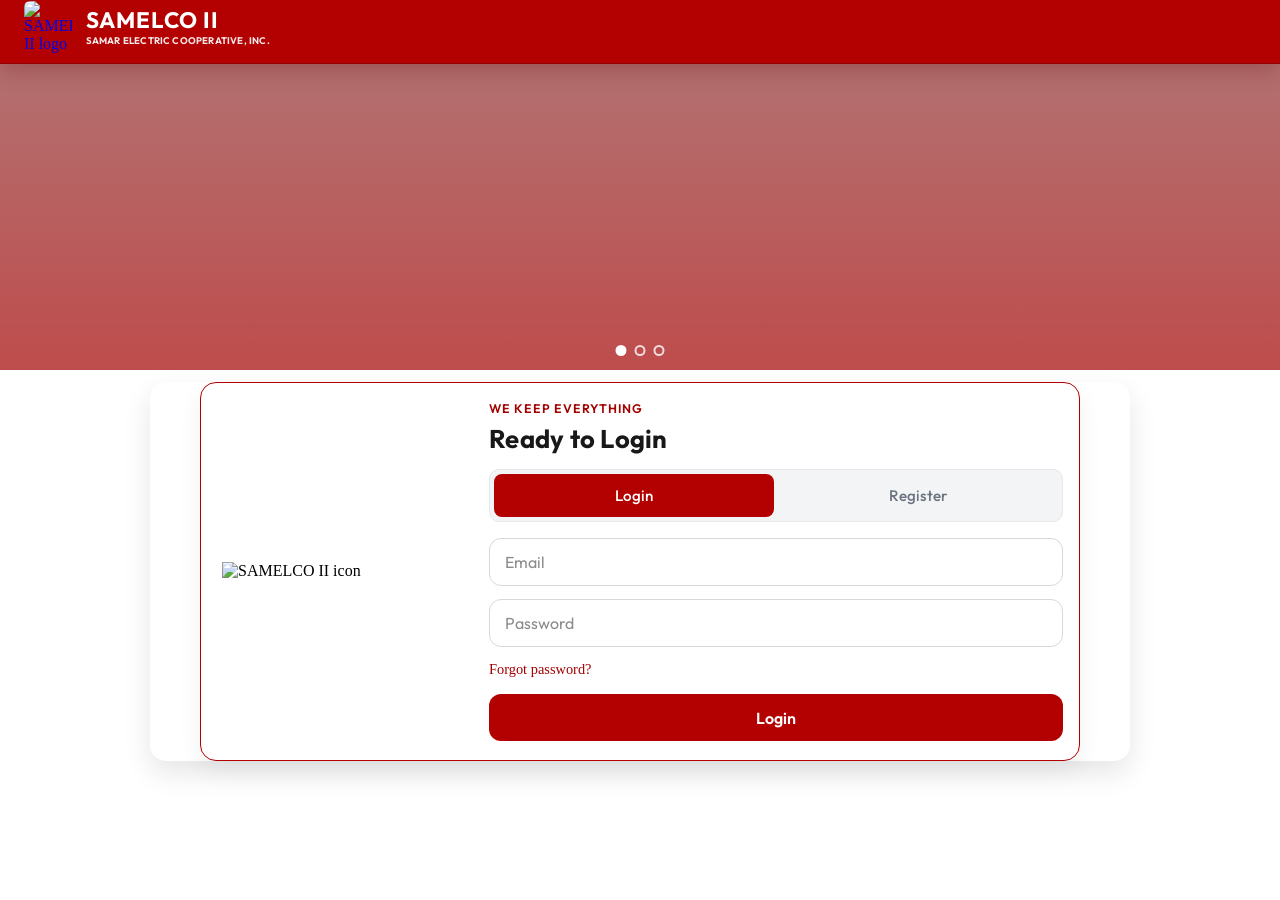
==== commit 4257ed87: "Make UI responsive and fix signup select label overlap" ====
--- a/html/index.html
+++ b/html/index.html
@@ -1,4 +1,4 @@
-﻿﻿﻿﻿﻿﻿﻿<!DOCTYPE html>
+<!DOCTYPE html>
 <html lang="en">
 <head>
   <meta charset="UTF-8">
@@ -91,13 +91,13 @@
               <select id="signup-municipality" required>
                 <option value="" selected disabled hidden></option>
               </select>
-              <label for="signup-municipality">Municipality</label>
+              <label for="signup-municipality" class="sr-only">Municipality</label>
             </div>
             <div class="input-wrap">
               <select id="signup-barangay" required disabled>
                 <option value="" selected disabled hidden></option>
               </select>
-              <label for="signup-barangay">Barangay</label>
+              <label for="signup-barangay" class="sr-only">Barangay</label>
             </div>
             <div class="input-wrap">
               <input id="signup-password" type="password" placeholder="Password" required autocomplete="new-password">
--- a/css/styles.css
+++ b/css/styles.css
@@ -28,8 +28,13 @@
   scroll-behavior: smooth;
 }
 
+body {
+  background: #ffffff;
+}
+
 /* Single background image */
 .bg-image {
+  display: none;
   position: fixed;
   inset: 0;
   z-index: -2;
@@ -49,6 +54,7 @@
 
 /* ---- Background effects ---- */
 .noise {
+  display: none;
   position: fixed;
   inset: 0;
   background-image: url("../assets/images/bg.jpg");
@@ -58,6 +64,7 @@
 
 /* Background coasters */
 .bg-coaster {
+  display: none;
   position: fixed;
   border-radius: 50%;
   pointer-events: none;
@@ -100,6 +107,7 @@
 }
 
 .orb {
+  display: none;
   position: fixed;
   border-radius: 50%;
   filter: blur(80px);
@@ -331,7 +339,6 @@
   width: 100%;
   padding: 60px 0 0 0;
   background: #ffffff;
-  backdrop-filter: none;
   min-height: 100vh;
 }
 
@@ -350,7 +357,7 @@
 .map-title {
   font-family: var(--font-display);
   font-size: clamp(2rem, 4vw, 2.80rem);
-  font-weight: 100;
+  font-weight: 800;
   color: #8f0000;
   margin-bottom: 0.5rem;
 }
@@ -358,11 +365,7 @@
 .map-subtitle {
   font-size: 1.05rem;
   color: #110f0f;
-}
-
-.page-dashboard .bg-image,
-.page-dashboard .noise {
-  display: none;
+  font-weight: 600;
 }
 
 .map-wrapper {
@@ -507,8 +510,8 @@
 }
 
 .barangay-item-sidebar.barangay-pending {
-  color: #9a3412;
-  font-weight: 600;
+  color: #f97316;
+  font-weight: 700;
 }
 
 .barangay-item-sidebar .restore-one-btn {
@@ -621,8 +624,7 @@
   z-index: 2;
   width: 100%;
   padding: 60px 0;
-  background: linear-gradient(135deg, rgba(255, 255, 255, 0.904) 0%, rgba(255, 250, 250, 0.829) 100%);
-  backdrop-filter: blur(20px);
+  background: #ffffff;
   min-height: 100vh;
 }
 
@@ -662,119 +664,15 @@
   z-index: 2;
   width: 100%;
   padding: 60px 0;
-  background: linear-gradient(135deg, rgba(255, 255, 255, 0.94) 0%, rgba(255, 250, 250, 0.85) 100%);
-  backdrop-filter: blur(20px);
+  background: #ffffff;
 }
 .about-container {
-  max-width: 800px;
+  max-width: 1280px;
   margin: 0 auto;
-  padding: 0 1rem;
+  padding: 0 2rem;
   text-align: center;
 }
 
-.about-banner {
-  display: flex;
-  justify-content: space-between;
-  align-items: center;
-  gap: 1rem;
-  background: linear-gradient(180deg, #8f0000 0%, #6f0000 100%);
-  color: #fff;
-  border-radius: var(--radius);
-  padding: 0.85rem 1rem;
-  box-shadow: 0 10px 24px rgba(0,0,0,0.12);
-  margin-top: 1rem;
-  margin-bottom: 1rem;
-}
-.about-banner-title {
-  font-family: var(--font-display);
-  font-weight: 700;
-}
-.about-banner-sub {
-  font-size: 0.95rem;
-  opacity: 0.95;
-}
-.about-banner-actions {
-  display: flex;
-  gap: 0.5rem;
-}
-.page-about #logout-btn.nav-btn-cta {
-  background: linear-gradient(180deg, #b30000 0%, #8f0000 100%);
-  border-color: #b30000;
-  color: #ffffff;
-  box-shadow: 0 2px 12px rgba(0,0,0,0.25);
-}
-.page-about #logout-btn.nav-btn-cta:hover {
-  background: linear-gradient(180deg, #c00000 0%, #9a0000 100%);
-  box-shadow: 0 4px 16px rgba(179,0,0,0.35);
-}
-.page-records #logout-btn.nav-btn-cta {
-  background: linear-gradient(180deg, #b30000 0%, #8f0000 100%);
-  border-color: #b30000;
-  color: #ffffff;
-  box-shadow: 0 2px 12px rgba(0,0,0,0.25);
-}
-.page-records #logout-btn.nav-btn-cta:hover {
-  background: linear-gradient(180deg, #c00000 0%, #9a0000 100%);
-  box-shadow: 0 4px 16px rgba(179,0,0,0.35);
-}
-.page-analytics #logout-btn.nav-btn-cta {
-  background: linear-gradient(180deg, #b30000 0%, #8f0000 100%);
-  border-color: #b30000;
-  color: #ffffff;
-  box-shadow: 0 2px 12px rgba(0,0,0,0.25);
-}
-.page-analytics #logout-btn.nav-btn-cta:hover {
-  background: linear-gradient(180deg, #c00000 0%, #9a0000 100%);
-  box-shadow: 0 4px 16px rgba(179,0,0,0.35);
-}
-.about-grid {
-  display: grid;
-  grid-template-columns: 1fr 1fr;
-  gap: 1rem;
-  text-align: left;
-  margin-top: 0.5rem;
-}
-.about-card {
-  background: #fff;
-  border: 1px solid rgba(17, 24, 39, 0.12);
-  border-radius: var(--radius);
-  padding: 1rem;
-  box-shadow: 0 12px 24px rgba(0,0,0,0.08);
-}
-.about-card h3 {
-  font-family: var(--font-display);
-  margin: 0 0 0.5rem 0;
-}
-.about-stats-row {
-  display: flex;
-  flex-wrap: wrap;
-  gap: 0.75rem;
-  align-items: center;
-  margin: 1rem 0 1.25rem;
-}
-.about-stat-pill {
-  display: inline-flex;
-  align-items: center;
-  gap: 0.5rem;
-  background: #fff;
-  border: 1px solid rgba(17, 24, 39, 0.12);
-  border-radius: var(--radius-sm);
-  padding: 0.6rem 0.8rem;
-  box-shadow: 0 10px 24px rgba(0,0,0,0.08);
-  font-weight: 600;
-}
-.about-stat-pill strong {
-  display: inline-block;
-  min-width: 40px;
-  text-align: center;
-  color: #8f0000;
-}
-
-@media (max-width: 900px) {
-  .about-grid {
-    grid-template-columns: 1fr;
-  }
-}
 /* ---- Contact page layout ---- */
 .contact-section {
   position: relative;
@@ -782,157 +680,12 @@
   width: 100%;
   padding: 60px 0;
   background: #ffffff;
-  backdrop-filter: none;
 }
 .contact-container {
-  max-width: 1200px;
+  max-width: 1280px;
   margin: 0 auto;
   padding: 0 1rem;
   text-align: center;
-}
-
-.contact-header {
-  display: flex;
-  justify-content: space-between;
-  align-items: center;
-  gap: 1rem;
-  margin-bottom: 1rem;
-}
-.contact-head-actions {
-  display: flex;
-  gap: 0.5rem;
-}
-.contact-grid {
-  display: grid;
-  grid-template-columns: 1.2fr 2fr 1.4fr;
-  gap: 1rem;
-  align-items: start;
-  text-align: left;
-}
-.assist-card {
-  background: linear-gradient(180deg, #8f0000 0%, #6f0000 100%);
-  color: #fff;
-  border-radius: var(--radius);
-  padding: 1rem;
-  box-shadow: 0 10px 24px rgba(0, 0, 0, 0.12);
-}
-.assist-title {
-  font-family: var(--font-display);
-  font-size: 1.1rem;
-  font-weight: 700;
-  margin-bottom: 0.75rem;
-}
-.assist-list {
-  list-style: none;
-  margin: 0;
-  padding: 0;
-  display: grid;
-  gap: 0.65rem;
-}
-.assist-item {
-  background: rgba(255,255,255,0.12);
-  border: 1px solid rgba(255,255,255,0.25);
-  border-radius: var(--radius-sm);
-  padding: 0.75rem;
-}
-.assist-label {
-  font-size: 0.85rem;
-  opacity: 0.9;
-}
-.assist-value {
-  font-weight: 600;
-  margin: 0.25rem 0 0.5rem;
-}
-.assist-actions {
-  display: flex;
-  gap: 0.4rem;
-}
-/* Contact-only overrides: white card with dark text */
-body.page-contact .assist-card {
-  background: #ffffff;
-  color: #111111;
-  border: 1px solid rgba(17, 24, 39, 0.12);
-  box-shadow: 0 10px 24px rgba(0, 0, 0, 0.06);
-}
-body.page-contact .assist-title {
-  color: #111111;
-}
-body.page-contact .assist-item {
-  background: #ffffff;
-  border: 1px solid rgba(17, 24, 39, 0.12);
-}
-body.page-contact .assist-label {
-  color: #333333;
-  opacity: 1;
-}
-body.page-contact .assist-value {
-  color: #111111;
-}
-body.page-contact .nav-btn-cta {
-  color: #ffffff;
-  background: linear-gradient(180deg, #b30000 0%, #8f0000 100%);
-  border: none;
-  box-shadow: 0 2px 12px rgba(0, 0, 0, 0.2);
-}
-body.page-contact .nav-btn-cta:hover {
-  background: linear-gradient(180deg, #c00000 0%, #990000 100%);
-}
-body.page-contact .btn-primary {
-  color: #ffffff;
-  background: linear-gradient(135deg, #b30000 0%, #8f0000 100%);
-  box-shadow: 0 6px 24px rgba(143, 0, 0, 0.25);
-}
-body.page-contact .btn-primary:hover {
-  transform: translateY(-1px);
-  box-shadow: 0 8px 28px rgba(143, 0, 0, 0.32);
-}
-.map-card {
-  background: #fff;
-  border: 1px solid rgba(17, 24, 39, 0.12);
-  border-radius: var(--radius);
-  padding: 0.75rem;
-}
-.map-card-head {
-  display: flex;
-  justify-content: space-between;
-  align-items: baseline;
-  margin-bottom: 0.5rem;
-}
-.map-card-title {
-  font-weight: 700;
-  color: #111827;
-}
-.map-card-sub {
-  color: #6b7280;
-}
-.map-embed iframe {
-  border-radius: var(--radius-sm);
-  height: 520px;
-}
-.map-open {
-  display: inline-block;
-  margin-top: 0.5rem;
-  font-weight: 600;
-  color: #1a1512;
-}
-.message-card {
-  border: 1px solid rgba(17, 24, 39, 0.12);
-}
-.message-title {
-  font-family: var(--font-display);
-  font-size: 1.1rem;
-  font-weight: 700;
-  margin-bottom: 0.5rem;
-}
-.contact-actions {
-  display: flex;
-  gap: 0.5rem;
-}
-
-@media (max-width: 1024px) {
-  .contact-grid {
-    grid-template-columns: 1fr;
-  }
 }
 
 .system-flow {
@@ -1131,7 +884,7 @@
   position: relative;
   z-index: 2;
   padding: 4rem 2rem;
-  background: linear-gradient(135deg, rgba(255, 255, 255, 0.92) 0%, rgb(255, 255, 255) 100%);
+  background: #ffffff;
 }
 
 .municipalities-container {
@@ -1274,11 +1027,9 @@
   left: 0;
   right: 0;
   z-index: 10;
-  background: linear-gradient(180deg, rgba(255, 255, 255, 0.55) 0%, rgba(255, 255, 255, 0.35) 100%);
-  border-bottom: 1px solid rgba(255, 255, 255, 0.35);
-  box-shadow: 0 8px 32px rgba(0, 0, 0, 0.15);
-  backdrop-filter: saturate(160%) blur(12px);
-  -webkit-backdrop-filter: saturate(160%) blur(12px);
+  background: #ffffff;
+  border-bottom: 1px solid rgba(0, 0, 0, 0.05);
+  box-shadow: 0 4px 12px rgba(0, 0, 0, 0.05);
 }
 
 .nav-inner {
@@ -1412,37 +1163,38 @@
 /* Notifications bell */
 .notif-wrap { position: relative; }
 .notif-btn {
-  display: flex;
+  display: inline-flex;
   align-items: center;
   justify-content: center;
-  width: 40px;
-  height: 40px;
+  width: 42px;
+  height: 42px;
   padding: 0;
-  background: rgba(255, 255, 255, 0.45);
-  border: 1px solid rgba(255, 255, 255, 0.4);
-  border-radius: 10px;
+  background: #ffffff;
+  border: 1px solid rgba(0, 0, 0, 0.06);
+  border-radius: 12px;
   cursor: pointer;
-  transition: all 0.2s ease;
-  box-shadow: 0 4px 12px rgba(0, 0, 0, 0.1);
+  transition: box-shadow 0.2s ease, transform 0.15s ease, background 0.2s ease;
+  box-shadow: 0 6px 18px rgba(0, 0, 0, 0.12);
   position: relative;
 }
-.notif-btn:hover { background: rgba(255, 255, 255, 0.65); transform: scale(1.03); }
-.notif-icon { font-size: 1.2rem; line-height: 1; color: #6b0f0f; }
+.notif-btn:hover { background: #ffffff; transform: translateY(-1px); box-shadow: 0 10px 24px rgba(0,0,0,0.16); }
+.notif-icon { font-size: 1.25rem; line-height: 1; color: #b30000; }
 .notif-badge {
   position: absolute;
-  top: -4px;
-  right: -4px;
-  min-width: 18px;
-  height: 18px;
-  padding: 0 4px;
-  border-radius: 9px;
+  top: -6px;
+  right: -6px;
+  min-width: 20px;
+  height: 20px;
+  padding: 0 5px;
+  border-radius: 10px;
   background: #dc2626;
   color: #fff;
-  font-size: 0.7rem;
+  font-size: 0.75rem;
   display: inline-flex;
   align-items: center;
   justify-content: center;
   border: 2px solid #fff;
+  box-shadow: 0 2px 8px rgba(220, 38, 38, 0.35);
 }
 .notif-dropdown {
   display: none;
@@ -1462,6 +1214,9 @@
 }
 .notif-dropdown.is-open { display: block; }
 .notif-header {
+  display: flex;
+  align-items: center;
+  justify-content: space-between;
   padding: 1rem 1.1rem;
   color: #1a1512;
   border-bottom: 1px solid rgba(0,0,0,0.06);
@@ -1472,6 +1227,16 @@
 .notif-head-icon { font-size: 1.25rem; filter: drop-shadow(0 2px 6px rgba(255,208,0,0.35)); animation: bellGlow 2.5s ease-in-out infinite; }
 .notif-head-title { font-weight: 800; line-height: 1; letter-spacing: 0.02em; }
 .notif-head-sub { font-size: 0.8rem; color: #6b7280; margin-top: 2px; }
+.notif-clear-all {
+  background: #f3f4f6;
+  color: #374151;
+  border: 1px solid #e5e7eb;
+  border-radius: 999px;
+  padding: 0.3rem 0.7rem;
+  font-size: 0.78rem;
+  cursor: pointer;
+}
+.notif-clear-all:hover { background: #e5e7eb; }
 .notif-list { display: flex; flex-direction: column; background: #fff; }
 .notif-empty { padding: 1.25rem; color: #666; font-size: 0.9rem; text-align: center; }
 .notif-empty .empty-icon {
@@ -1525,6 +1290,17 @@
   cursor: pointer;
 }
 .notif-view-btn:hover { background: #2a231f; }
+.notif-dismiss-btn {
+  background: #f3f4f6;
+  color: #374151;
+  border: 1px solid #e5e7eb;
+  border-radius: 999px;
+  padding: 0.25rem 0.6rem;
+  font-size: 0.8rem;
+  cursor: pointer;
+  margin-left: 0.35rem;
+}
+.notif-dismiss-btn:hover { background: #e5e7eb; }
 .notif-dot { width:8px; height:8px; border-radius:50%; display:inline-block; }
 .notif-issue-pill {
   display: inline-block;
@@ -1761,6 +1537,7 @@
   gap: 1rem;
   flex-grow: 1;
   justify-content: flex-end;
+  flex-wrap: wrap;
 }
 
 .search-box {
@@ -1792,6 +1569,7 @@
   display: flex;
   align-items: center;
   gap: 0.75rem;
+  flex-wrap: wrap;
 }
 
 .date-input {
@@ -1934,6 +1712,18 @@
   border: 1px solid #d1fae5 !important;
 }
 
+.page-records .col-restored.status-pending,
+.page-records .col-restored.status-restored {
+  background: transparent !important;
+  border: none !important;
+  padding: 0 !important;
+  border-radius: 0 !important;
+}
+
+.page-records .col-restored.status-new {
+  border: none !important;
+}
+
 .col-restored.status-new {
   color: #dc2626 !important;
   background: #fee2e2 !important;
@@ -1998,16 +1788,47 @@
     flex-direction: column;
     align-items: stretch;
     padding: 1.5rem;
+    gap: 1rem;
   }
   
   .records-table-actions {
-    flex-direction: column;
+    flex-direction: row;
+    flex-wrap: wrap;
     gap: 1rem;
+    width: 100%;
   }
   
-  .search-box, .filter-group, .records-export-btn {
+  .search-box {
+    flex: 1 1 250px;
     max-width: none;
-    width: 100%;
+  }
+
+  .select-wrapper {
+    flex: 1 1 180px;
+  }
+  
+  .filter-group {
+    flex: 1 1 100%;
+    flex-wrap: wrap;
+    gap: 0.75rem;
+  }
+
+  .date-input, .records-status-filter {
+    flex: 1 1 140px;
+  }
+  
+  .records-action-buttons {
+    display: flex;
+    flex-wrap: wrap;
+    gap: 0.5rem;
+    flex: 1 1 100%;
+    margin-top: 0.5rem;
+  }
+  
+  .records-export-btn {
+    flex: 1 1 auto;
+    justify-content: center;
+    min-width: 140px;
   }
   
   .records-table-header {
@@ -2038,6 +1859,13 @@
     width: 100%;
     justify-self: stretch;
   }
+}
+
+/* Styles for the new action buttons container */
+.records-action-buttons {
+  display: flex;
+  gap: 0.5rem;
+  align-items: center;
 }
 
 .nav-dots-item {
@@ -2434,10 +2262,10 @@
   color: #ffd000;
 }
 
-/* CTA - golden yellow to match logo (on red nav) */
+/* CTA - red background with white text */
 .nav-btn-cta {
-  color: #1a1512;
-  background: linear-gradient(180deg, #ffd700 0%, #daa520 100%);
+  color: #ffffff;
+  background: #dc2626;
   border: none;
   border-radius: 14px;
   padding: 0.7rem 1.25rem;
@@ -2446,7 +2274,7 @@
 }
 
 .nav-btn-cta:hover {
-  background: linear-gradient(180deg, #ffdf20 0%, #e6b422 100%);
+  background: #b91c1c;
   transform: translateY(-1px);
   box-shadow: 0 4px 20px rgba(250, 248, 248, 0.3), 0 0 0 1px rgba(255, 255, 255, 0.25) inset;
 }
@@ -2936,16 +2764,38 @@
 }
 
 .nav-btn-cta {
-  background: var(--accent);
-  border-color: var(--accent);
-  color: #1a1512;
+  background: #dc2626;
+  border-color: #dc2626;
+  color: #ffffff;
 }
 
 .nav-btn-cta:hover {
-  background: #ffed4e;
-  box-shadow: 0 4px 16px rgba(255,208,0,0.4);
-}
-
+  background: #b91c1c;
+  box-shadow: 0 4px 16px rgba(220, 38, 38, 0.4);
+}
+
+.nav-links {
+  display: inline-flex;
+  align-items: center;
+  gap: 1.25rem;
+  margin: 0 1rem;
+}
+.nav-link {
+  font-family: var(--font);
+  font-size: 0.95rem;
+  font-weight: 500;
+  color: #374151;
+  text-decoration: none;
+}
+.nav-link:hover {
+  color: #7f1d1d;
+}
+.nav-link[aria-current="page"] {
+  color: #7f1d1d;
+  font-weight: 700;
+  text-decoration: underline;
+  text-underline-offset: 6px;
+}
 .nav-btn-report {
   display: inline-flex;
   align-items: center;
@@ -3076,13 +2926,6 @@
 body.page-contact .orb {
   display: none;
 }
-body.page-contact .nav {
-  background: #ffffff;
-  border-bottom: none;
-  box-shadow: none;
-  backdrop-filter: none;
-  -webkit-backdrop-filter: none;
-}
 
 body.page-records .bg-image,
 body.page-records .noise,
@@ -3263,7 +3106,9 @@
   background: #fff;
   border: 1px solid #e0e0e0;
   border-radius: var(--radius);
-  overflow: hidden;
+  overflow-x: auto;
+  overflow-y: hidden;
+  -webkit-overflow-scrolling: touch;
 }
 
 .records-table-title {
@@ -3347,8 +3192,8 @@
   display: flex;
   flex-wrap: wrap;
   align-items: center;
-  justify-content: flex-start;
-  gap: 0.75rem;
+  justify-content: flex-end;
+  gap: 0.65rem;
   min-width: 0;
 }
 
@@ -3371,8 +3216,7 @@
 .page-records .records-status-filter,
 .page-records .date-input,
 .page-records .records-export-btn {
-  width: auto;
-  min-width: 170px;
+  width: 100%;
 }
 
 .page-records .records-quick-badges {
@@ -3899,6 +3743,112 @@
   line-height: 1.4;
 }
 
+.analytics-banner {
+  display: flex;
+  align-items: center;
+  justify-content: space-between;
+  gap: 1rem;
+  background: linear-gradient(135deg, #7f1d1d 0%, #991b1b 62%, #fa2015 120%);
+  color: #ffffff;
+  border-radius: 16px;
+  padding: 1rem 1.25rem;
+  box-shadow: 0 10px 26px rgba(139, 42, 42, 0.18);
+  border: 1px solid rgba(127, 29, 29, 0.18);
+  margin-bottom: 1.25rem;
+}
+
+.analytics-banner-text {
+  display: grid;
+  gap: 0.2rem;
+}
+
+.analytics-banner-label {
+  font-weight: 800;
+  letter-spacing: 0.08em;
+  text-transform: uppercase;
+  font-size: 0.8rem;
+  color: rgba(255, 255, 255, 0.9);
+}
+
+.analytics-banner-sub {
+  font-size: 0.95rem;
+  color: rgba(255, 255, 255, 0.92);
+}
+
+.analytics-banner-actions {
+  display: flex;
+  align-items: center;
+  gap: 0.6rem;
+  flex-wrap: wrap;
+}
+
+.analytics-stat-meta {
+  display: grid;
+  gap: 0.15rem;
+  line-height: 1.1;
+}
+
+.analytics-controls {
+  margin-bottom: 1.25rem;
+}
+
+.analytics-charts {
+  display: grid;
+  grid-template-columns: repeat(2, minmax(0, 1fr));
+  gap: 1rem;
+  margin-bottom: 1.25rem;
+  align-items: stretch;
+}
+
+.analytics-chart-card {
+  background: #fff;
+  border: 1px solid #e0e0e0;
+  border-radius: var(--radius);
+  padding: 1rem 1.25rem 1.25rem;
+  box-shadow: 0 4px 16px rgba(0, 0, 0, 0.06);
+}
+
+.analytics-chart-card canvas {
+  width: 100% !important;
+  height: auto !important;
+}
+
+.analytics-chart-wide {
+  grid-column: 1 / -1;
+}
+
+.analytics-split {
+  display: grid;
+  grid-template-columns: repeat(2, minmax(0, 1fr));
+  gap: 1rem;
+  margin-bottom: 1.25rem;
+}
+
+.analytics-split .analytics-card {
+  max-width: none;
+  min-width: 0;
+}
+
+.analytics-bottom {
+  display: grid;
+  grid-template-columns: minmax(0, 1.05fr) minmax(0, 1.55fr);
+  gap: 1rem;
+  align-items: start;
+}
+
+@media (max-width: 980px) {
+  .analytics-bottom {
+    grid-template-columns: 1fr;
+  }
+}
+
+@media (max-width: 860px) {
+  .analytics-charts,
+  .analytics-split {
+    grid-template-columns: 1fr;
+  }
+}
+
 .analytics-chart-placeholder {
   height: 180px;
   display: flex;
@@ -3957,7 +3907,9 @@
   background: #fff;
   border: 1px solid #e0e0e0;
   border-radius: var(--radius);
-  overflow: hidden;
+  overflow-x: auto;
+  overflow-y: hidden;
+  -webkit-overflow-scrolling: touch;
 }
 
 .analytics-table-title {
@@ -3994,6 +3946,11 @@
   font-size: 0.95rem;
   color: #1a1512;
   border-top: 1px solid #eee;
+}
+
+.page-analytics .analytics-table-header,
+.page-analytics .analytics-table-row {
+  grid-template-columns: 1fr 90px 90px 90px 90px;
 }
 
 .analytics-status {
@@ -4068,6 +4025,70 @@
   color: #1a1512;
 }
 
+.urgent-report-modal {
+  z-index: 1200;
+}
+
+.urgent-report-modal-content {
+  max-width: 640px;
+  border: 1px solid rgba(185, 28, 28, 0.28);
+  background:
+    radial-gradient(circle at top right, rgba(252, 211, 77, 0.28), transparent 34%),
+    linear-gradient(180deg, rgba(255, 251, 235, 0.98) 0%, rgba(254, 242, 242, 0.98) 100%);
+}
+
+.urgent-report-kicker {
+  display: inline-flex;
+  align-items: center;
+  gap: 0.45rem;
+  margin-bottom: 0.8rem;
+  padding: 0.35rem 0.7rem;
+  border-radius: 999px;
+  background: rgba(185, 28, 28, 0.1);
+  color: #991b1b;
+  font-size: 0.82rem;
+  font-weight: 800;
+  letter-spacing: 0.08em;
+  text-transform: uppercase;
+}
+
+.urgent-report-kicker::before {
+  content: '';
+  width: 0.55rem;
+  height: 0.55rem;
+  border-radius: 999px;
+  background: #dc2626;
+  box-shadow: 0 0 0 6px rgba(220, 38, 38, 0.12);
+}
+
+.urgent-report-subtitle {
+  margin-top: -0.5rem;
+  margin-bottom: 1.25rem;
+  color: #5b4335;
+  font-size: 0.98rem;
+}
+
+.urgent-report-list {
+  margin-bottom: 1.5rem;
+}
+
+.urgent-report-actions {
+  display: flex;
+  gap: 0.75rem;
+  justify-content: flex-end;
+  flex-wrap: wrap;
+}
+
+@media (max-width: 640px) {
+  .urgent-report-actions {
+    justify-content: stretch;
+  }
+
+  .urgent-report-actions > * {
+    width: 100%;
+  }
+}
+
 .info-list {
   list-style: none;
   padding: 0;
@@ -4108,10 +4129,386 @@
   background: #ffffff;
 }
 
+.page-contact .contact-title {
+  font-family: var(--font-display);
+  font-size: clamp(2rem, 4vw, 2.6rem);
+  font-weight: 600;
+  color: #0e0d0d;
+  text-align: center;
+  margin: 1.5rem 0 0.5rem 0;
+}
+
+.page-contact .contact-subtitle {
+  font-size: 1.05rem;
+  color: #110f0f;
+  text-align: center;
+  margin-bottom: 0.9rem;
+}
+
+.page-contact .contact-banner {
+  display: flex;
+  align-items: center;
+  justify-content: space-between;
+  gap: 1rem;
+  background: linear-gradient(135deg, #7f1d1d 0%, #991b1b 100%);
+  color: #ffffff;
+  border-radius: 16px;
+  padding: 0.9rem 1rem;
+  box-shadow: 0 6px 18px rgba(139, 42, 42, 0.25);
+}
+
+.page-contact .contact-banner-text {
+  display: grid;
+  gap: 0.2rem;
+}
+
+.page-contact .contact-banner-label {
+  font-weight: 800;
+  letter-spacing: 0.03em;
+}
+
+.page-contact .contact-banner-sub {
+  opacity: 0.9;
+  font-size: 0.95rem;
+}
+
+.page-contact .contact-banner-actions {
+  display: flex;
+  align-items: center;
+  gap: 0.5rem;
+}
+
+.page-contact .contact-grid {
+  display: grid;
+  grid-template-columns: minmax(300px, 360px) 1fr minmax(340px, 460px);
+  gap: 1rem;
+  margin-top: 1rem;
+}
+
+.page-contact .contact-card {
+  background: #ffffff;
+  border: 1px solid #e0e0e0;
+  border-radius: 16px;
+  padding: 0.9rem 1rem;
+  box-shadow: 0 4px 16px rgba(0,0,0,0.06);
+}
+
+.page-contact .contact-info-list {
+  list-style: none;
+  padding: 0;
+  margin: 0;
+  display: grid;
+  gap: 0.75rem;
+}
+
+.page-contact .contact-info-item {
+  display: flex;
+  align-items: center;
+  justify-content: space-between;
+  gap: 0.75rem;
+}
+
+.page-contact .contact-info-main {
+  display: flex;
+  align-items: center;
+  gap: 0.6rem;
+}
+
+.page-contact .contact-info-icon {
+  width: 28px;
+  height: 28px;
+  border-radius: 999px;
+  background: #dc2626;
+  color: #fff;
+  display: inline-flex;
+  align-items: center;
+  justify-content: center;
+  font-size: 0.8rem;
+}
+
+.page-contact .contact-info-title {
+  font-size: 0.85rem;
+  color: #555;
+}
+
+.page-contact .contact-info-value {
+  display: block;
+  font-weight: 700;
+  color: #1a1512;
+}
+
+.page-contact .contact-info-actions {
+  display: flex;
+  align-items: center;
+  gap: 0.5rem;
+}
+
+.page-contact .contact-action {
+  padding: 0.45rem 0.8rem;
+  font-family: var(--font);
+  font-size: 0.85rem;
+  font-weight: 700;
+  color: #1a1512;
+  background: rgba(255, 255, 255, 0.9);
+  border: 1px solid rgba(255, 255, 255, 0.4);
+  border-radius: 10px;
+  cursor: pointer;
+  transition: all 0.25s ease;
+  text-decoration: none;
+}
+
+.page-contact .contact-action:hover {
+  background: #fff;
+  transform: translateY(-1px);
+  box-shadow: 0 4px 12px rgba(0,0,0,0.12);
+}
+
+.page-contact .contact-map-header {
+  display: flex;
+  align-items: baseline;
+  justify-content: space-between;
+  margin-bottom: 0.5rem;
+}
+
+.page-contact .contact-map-title {
+  font-weight: 700;
+  color: #8b2a2a;
+}
+
+.page-contact .contact-map-sub {
+  color: #555;
+  font-size: 0.9rem;
+}
+
+.page-contact .contact-map-embed {
+  width: 100%;
+  aspect-ratio: 16/9;
+  border-radius: 12px;
+  overflow: hidden;
+  background: #f8f8f8;
+}
+
+.page-contact .contact-map-embed iframe {
+  width: 100%;
+  height: 100%;
+  border: 0;
+}
+
+.page-contact .contact-map-actions {
+  margin-top: 0.5rem;
+}
+
+.page-contact .contact-form-title {
+  font-family: var(--font);
+  font-size: 1rem;
+  font-weight: 700;
+  color: #1a1512;
+  margin: 0 0 0.6rem 0;
+}
+
+.page-contact .contact-form-grid {
+  display: grid;
+  grid-template-columns: 1fr 1fr;
+  gap: 0.6rem;
+}
+
+.page-contact .contact-form-grid input,
+.page-contact .contact-form-grid textarea {
+  width: 100%;
+  padding: 0.7rem 0.9rem;
+  font-family: var(--font);
+  font-size: 0.95rem;
+  border: 1px solid #e0e0e0;
+  border-radius: 10px;
+}
+
+.page-contact #msg-email {
+  grid-column: 1 / -1;
+}
+.page-contact #msg-body {
+  grid-column: 1 / -1;
+  min-height: 140px;
+}
+
+.page-contact .contact-form-actions {
+  margin-top: 0.75rem;
+  display: flex;
+  gap: 0.6rem;
+}
+
+.page-contact #send-email-btn.btn-primary {
+  background: #dc2626;
+  color: #ffffff;
+  box-shadow: 0 4px 20px rgba(220, 38, 38, 0.35);
+}
+
+.page-contact #send-email-btn.btn-primary:hover {
+  background: #b91c1c;
+  box-shadow: 0 6px 28px rgba(220, 38, 38, 0.45);
+}
+
+@media (max-width: 1024px) {
+  .page-contact .contact-grid {
+    grid-template-columns: 1fr;
+  }
+}
+
+.page-about .about-title {
+  font-family: var(--font-display);
+  font-size: clamp(2rem, 4vw, 2.6rem);
+  font-weight: 600;
+  color: #0e0d0d;
+  text-align: center;
+  margin: 1.5rem 0 1rem 0;
+}
+
+.page-about .about-banner {
+  display: flex;
+  align-items: center;
+  justify-content: space-between;
+  gap: 1rem;
+  background: linear-gradient(135deg, #7f1d1d 0%, #991b1b 100%);
+  color: #ffffff;
+  border-radius: 16px;
+  padding: 0.9rem 1rem;
+  box-shadow: 0 6px 18px rgba(139, 42, 42, 0.25);
+}
+
+.page-about .about-banner-text {
+  display: grid;
+  gap: 0.25rem;
+}
+
+.page-about .about-banner-label {
+  font-weight: 800;
+  letter-spacing: 0.03em;
+}
+
+.page-about .about-banner-sub {
+  opacity: 0.9;
+  font-size: 0.95rem;
+}
+
+.page-about .about-banner-actions {
+  display: flex;
+  align-items: center;
+  gap: 0.5rem;
+}
+
+.page-about .about-grid-two {
+  display: grid;
+  grid-template-columns: 1fr 1fr;
+  gap: 1.25rem;
+  margin-top: 1rem;
+}
+
+.page-about .about-card {
+  background: #ffffff;
+  border: 1px solid #e0e0e0;
+  border-radius: 16px;
+  padding: 1.25rem 1.5rem;
+  box-shadow: 0 4px 16px rgba(0,0,0,0.06);
+}
+
+.page-about .about-card-title {
+  font-family: var(--font);
+  font-size: 1.1rem;
+  font-weight: 700;
+  color: #1a1512;
+  margin: 0 0 0.5rem 0;
+}
+
+.page-about .about-stats {
+  display: flex;
+  flex-wrap: wrap;
+  gap: 0.75rem;
+  justify-content: center;
+  margin: 1rem 0 1.5rem 0;
+}
+
+.page-about .about-stat-card {
+  background: #ffffff;
+  border: 1px solid #e0e0e0;
+  border-radius: 12px;
+  padding: 0.9rem 1.1rem;
+  min-width: 160px;
+  text-align: center;
+  box-shadow: 0 2px 12px rgba(0,0,0,0.06);
+}
+
+.page-about .about-stat-label {
+  display: block;
+  font-size: 0.85rem;
+  color: #555;
+}
+
+.page-about .about-stat-value {
+  display: block;
+  font-family: var(--font-display);
+  font-size: 1.8rem;
+  font-weight: 800;
+  color: #8b2a2a;
+}
+
+.page-about .about-how {
+  background: #ffffff;
+  border: 1px solid #e0e0e0;
+  border-radius: 16px;
+  padding: 1rem 1.25rem;
+  box-shadow: 0 4px 16px rgba(0,0,0,0.06);
+}
+
+.page-about .about-how-title {
+  font-family: var(--font);
+  font-size: 1.2rem;
+  font-weight: 700;
+  color: #1a1512;
+  margin: 0 0 0.6rem 0;
+}
+
+.page-about .about-how-list {
+  list-style: decimal inside;
+  padding: 0;
+  margin: 0.5rem auto 0;
+  max-width: 1080px;
+  color: #374151;
+  line-height: 1.75;
+  text-align: center;
+}
+
+.page-about .about-how-list li {
+  margin: 0.4rem 0;
+}
+
+.page-about .about-how-list li strong {
+  color: #231f20;
+  font-weight: 800;
+}
+
+.page-about .about-how-list a {
+  color: #7f1d1d;
+  text-decoration: underline;
+  font-weight: 700;
+}
+@media (max-width: 900px) {
+  .page-about .about-grid-two {
+    grid-template-columns: 1fr;
+  }
+  .page-about .about-banner {
+    flex-direction: column;
+    align-items: flex-start;
+  }
+  .page-about .about-banner-actions {
+    width: 100%;
+    justify-content: flex-start;
+    flex-wrap: wrap;
+  }
+}
+
 body.page-login .nav {
   background: #b30000;
-  border-bottom: none;
-  box-shadow: none;
+  border-bottom: 1px solid #920000;
+  box-shadow: 0 8px 20px rgba(98, 0, 0, 0.25);
   height: 5vh;
   min-height: 64px;
   backdrop-filter: none;
@@ -4154,24 +4551,15 @@
   align-items: stretch;
   min-height: 100svh;
   gap: 0;
-  padding: 64px 0 0;
+  padding: max(5vh, 64px) 0 0;
   overflow: auto;
-}
-
-body.page-login .carousel-overlay {
-  background: linear-gradient(to bottom, rgba(143, 0, 0, 0.50) 0%, rgba(143, 0, 0, 0.70) 50%, rgba(143, 0, 0, 0.85) 100%);
 }
 
 body.page-login .showcase-panel {
   position: relative;
   min-height: 0;
   padding: 0;
-  background: transparent;
-}
-
-/* Remove rounded corners so no sliver shows beneath the fixed nav */
-body.page-login .carousel-section {
-  border-radius: 0;
+  background: #ffffff;
 }
 
 body.page-login .showcase-panel::before {
@@ -4328,12 +4716,6 @@
   padding-top: 1.35rem;
   padding-bottom: 0.55rem;
 }
-body.page-login .login-panel .input-wrap select ~ label {
-  top: 0.55rem;
-  transform: translateY(0) scale(0.85);
-  font-size: 0.8rem;
-  color: #8b8b8b;
-}
 
 body.page-login .login-panel .input-wrap input::placeholder {
   color: #8b8b8b;
@@ -4343,10 +4725,6 @@
 body.page-login .login-panel .input-wrap select:focus {
   border-color: #b30000;
   box-shadow: 0 0 0 3px rgba(179, 0, 0, 0.12);
-}
-body.page-login .login-panel .input-wrap select:focus ~ label,
-body.page-login .login-panel .input-wrap select:valid ~ label {
-  color: #b30000;
 }
 
 body.page-login .sr-only {
@@ -4503,8 +4881,8 @@
 }
 
 body.page-user-dashboard .nav-inner {
-  max-width: 1280px;
-  padding: 0.75rem 1.5rem;
+  max-width: 1400px;
+  padding: 0.65rem 1.1rem;
 }
 
 body.page-user-dashboard .nav-logo-title {
@@ -4540,7 +4918,7 @@
 .user-hero-copy {
   padding: 2rem;
   background:
-    linear-gradient(135deg, rgba(127, 29, 29, 0.96) 0%, rgba(153, 27, 27, 0.92) 62%, rgba(250, 204, 21, 0.88) 100%);
+    linear-gradient(135deg, rgba(127, 29, 29, 0.96) 0%, rgba(153, 27, 27, 0.92) 62%, rgba(127, 29, 29, 0.96) 0%);
   color: #ffffff;
   display: flex;
   flex-direction: column;
@@ -4563,6 +4941,9 @@
   line-height: 1.05;
   margin-bottom: 0.85rem;
 }
+body.page-user-dashboard .user-hero-copy h1 {
+  font-size: clamp(2.05rem, 3.6vw, 3.1rem);
+}
 
 .user-hero-subtitle {
   max-width: 44rem;
@@ -4628,6 +5009,52 @@
 
 .user-panel-form {
   padding: 1.5rem;
+}
+
+body.page-user-dashboard .user-dashboard-main {
+  max-width: 1400px;
+  padding: 6.25rem 1.1rem 2rem;
+}
+
+body.page-user-dashboard .user-hero {
+  grid-template-columns: minmax(0, 1.25fr) minmax(360px, 0.95fr);
+  gap: 0.85rem;
+  margin-bottom: 1.1rem;
+}
+
+body.page-user-dashboard .user-hero-copy,
+body.page-user-dashboard .user-stat-card,
+body.page-user-dashboard .user-panel {
+  border-radius: 18px;
+}
+
+body.page-user-dashboard .user-hero-copy {
+  padding: 1.35rem;
+}
+
+body.page-user-dashboard .user-hero-stats {
+  gap: 0.75rem;
+}
+
+body.page-user-dashboard .user-stat-card {
+  padding: 0.95rem 0.9rem;
+}
+
+body.page-user-dashboard .user-dashboard-grid {
+  grid-template-columns: minmax(0, 1.45fr) minmax(340px, 0.85fr);
+  gap: 0.85rem;
+}
+
+body.page-user-dashboard .user-dashboard-side {
+  gap: 0.85rem;
+}
+
+body.page-user-dashboard .user-panel {
+  padding: 1.1rem;
+}
+
+body.page-user-dashboard .user-panel-form {
+  padding: 1.15rem;
 }
 
 .user-panel-headline {
@@ -4881,6 +5308,99 @@
   border: 1px solid rgba(180, 83, 9, 0.12);
 }
 
+.user-onway-toast {
+  position: fixed;
+  right: 1.25rem;
+  bottom: 1.25rem;
+  z-index: 1200;
+  max-width: min(420px, calc(100vw - 2rem));
+}
+
+.user-onway-toast[hidden] {
+  display: none;
+}
+
+.user-onway-toast-card {
+  display: grid;
+  gap: 0.75rem;
+  padding: 1rem 1.05rem;
+  border-radius: 22px;
+  border: 1px solid rgba(37, 99, 235, 0.22);
+  background:
+    radial-gradient(circle at top right, rgba(96, 165, 250, 0.2), transparent 35%),
+    linear-gradient(180deg, rgba(255, 255, 255, 0.97) 0%, rgba(239, 246, 255, 0.96) 100%);
+  box-shadow: 0 22px 44px rgba(15, 23, 42, 0.16);
+  animation: userOnWayToastIn 0.25s ease-out;
+}
+
+.user-onway-toast-kicker {
+  display: inline-flex;
+  align-items: center;
+  gap: 0.45rem;
+  font-size: 0.78rem;
+  font-weight: 800;
+  letter-spacing: 0.08em;
+  text-transform: uppercase;
+  color: #1d4ed8;
+}
+
+.user-onway-toast-kicker::before {
+  content: '';
+  width: 0.55rem;
+  height: 0.55rem;
+  border-radius: 999px;
+  background: #2563eb;
+  box-shadow: 0 0 0 6px rgba(37, 99, 235, 0.12);
+}
+
+.user-onway-toast-message {
+  color: #0f172a;
+  font-size: 1rem;
+  line-height: 1.5;
+  font-weight: 600;
+}
+
+.user-onway-toast-close {
+  justify-self: end;
+  border: 0;
+  border-radius: 999px;
+  padding: 0.55rem 0.95rem;
+  background: #1d4ed8;
+  color: #ffffff;
+  font: inherit;
+  font-weight: 700;
+  cursor: pointer;
+}
+
+.user-onway-toast-close:hover {
+  background: #1e40af;
+}
+
+@keyframes userOnWayToastIn {
+  from {
+    opacity: 0;
+    transform: translateY(18px);
+  }
+  to {
+    opacity: 1;
+    transform: translateY(0);
+  }
+}
+
+@media (max-width: 640px) {
+  .user-onway-toast {
+    left: 1rem;
+    right: 1rem;
+    bottom: 1rem;
+    max-width: none;
+  }
+
+  .user-onway-toast-close {
+    width: 100%;
+    justify-self: stretch;
+  }
+}
+
 .latest-report-row span {
   color: #9a3412;
   font-size: 0.76rem;
@@ -4940,3 +5460,87 @@
     flex-direction: column;
   }
 }
+
+@media (max-width: 1024px) {
+  .map-content-wrapper {
+    height: auto;
+  }
+
+  .map-wrapper {
+    height: min(60vh, 560px);
+    min-height: 320px;
+  }
+
+  .municipalities-panel {
+    max-height: 45vh;
+  }
+}
+
+@media (max-width: 900px) {
+  .nav-right {
+    flex-wrap: wrap;
+    justify-content: flex-end;
+  }
+
+  .nav-links {
+    flex: 1 1 100%;
+    order: 3;
+    margin: 0.35rem 0 0;
+    gap: 0.9rem;
+    overflow-x: auto;
+    padding-bottom: 0.25rem;
+  }
+
+  .nav-links::-webkit-scrollbar {
+    height: 0;
+  }
+
+  .nav-link {
+    white-space: nowrap;
+  }
+
+  .records-table {
+    min-width: 720px;
+  }
+
+  .analytics-table {
+    min-width: 520px;
+  }
+}
+
+@media (max-width: 640px) {
+  .nav-inner {
+    align-items: flex-start;
+  }
+
+  .nav-logo-sub {
+    display: none;
+  }
+
+  .nav-btn,
+  .nav-btn-cta {
+    padding: 0.55rem 0.9rem;
+  }
+
+  .map-section {
+    padding-top: 56px;
+  }
+
+  .map-content-wrapper {
+    height: auto;
+  }
+
+  .map-wrapper {
+    height: 54vh;
+    min-height: 280px;
+  }
+
+  .municipalities-panel {
+    padding: 1rem;
+    max-height: 52vh;
+  }
+
+  .page-contact .contact-form-grid {
+    grid-template-columns: 1fr;
+  }
+}
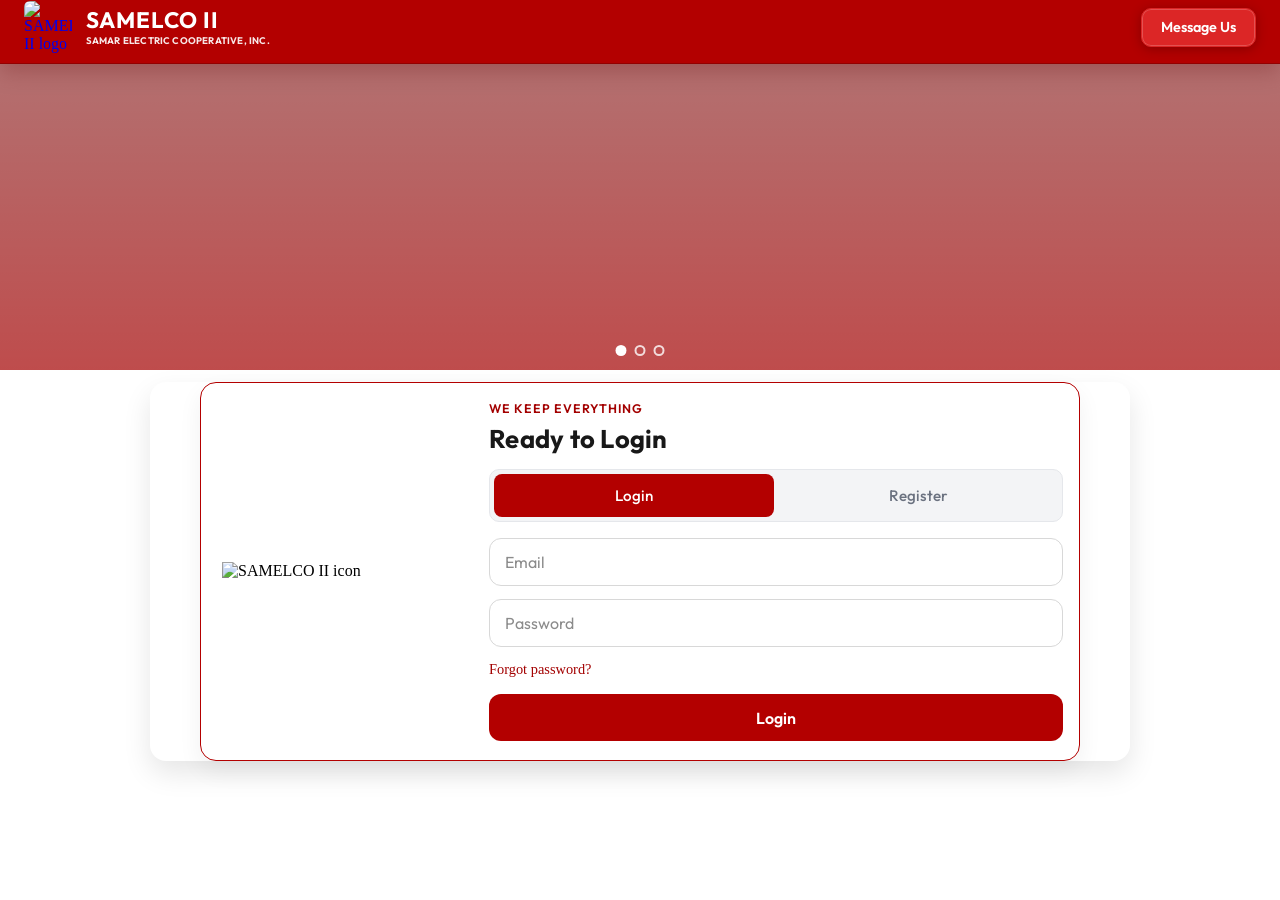
==== commit 6a3aa7ca: "Add Messenger chat link" ====
--- a/html/index.html
+++ b/html/index.html
@@ -27,6 +27,7 @@
         </span>
       </a>
       <div class="nav-right">
+        <a class="nav-btn nav-btn-cta" href="https://m.me/61588462571110?ref=https%3A%2F%2Fbusiness.facebook.com%2Flatest%2Finbox%2Fall%2F%3Fnav_ref%3Dmanage_page_ap_plus_inbox_message_button%26asset_id%3D997312716803346%26business_id%3D" target="_blank" rel="noopener">Message Us</a>
       </div>
     </div>
   </nav>
--- a/css/styles.css
+++ b/css/styles.css
@@ -5432,18 +5432,23 @@
 
 @media (max-width: 1080px) {
   .user-hero,
-  .user-dashboard-grid {
+  body.page-user-dashboard .user-hero,
+  .user-dashboard-grid,
+  body.page-user-dashboard .user-dashboard-grid {
     grid-template-columns: 1fr;
   }
 }
 
 @media (max-width: 720px) {
-  .user-dashboard-main {
+  .user-dashboard-main,
+  body.page-user-dashboard .user-dashboard-main {
     padding: 6.7rem 1rem 2rem;
   }
 
   .user-hero-copy,
+  body.page-user-dashboard .user-hero-copy,
   .user-panel,
+  body.page-user-dashboard .user-panel,
   .user-panel-form {
     padding: 1.2rem;
   }
